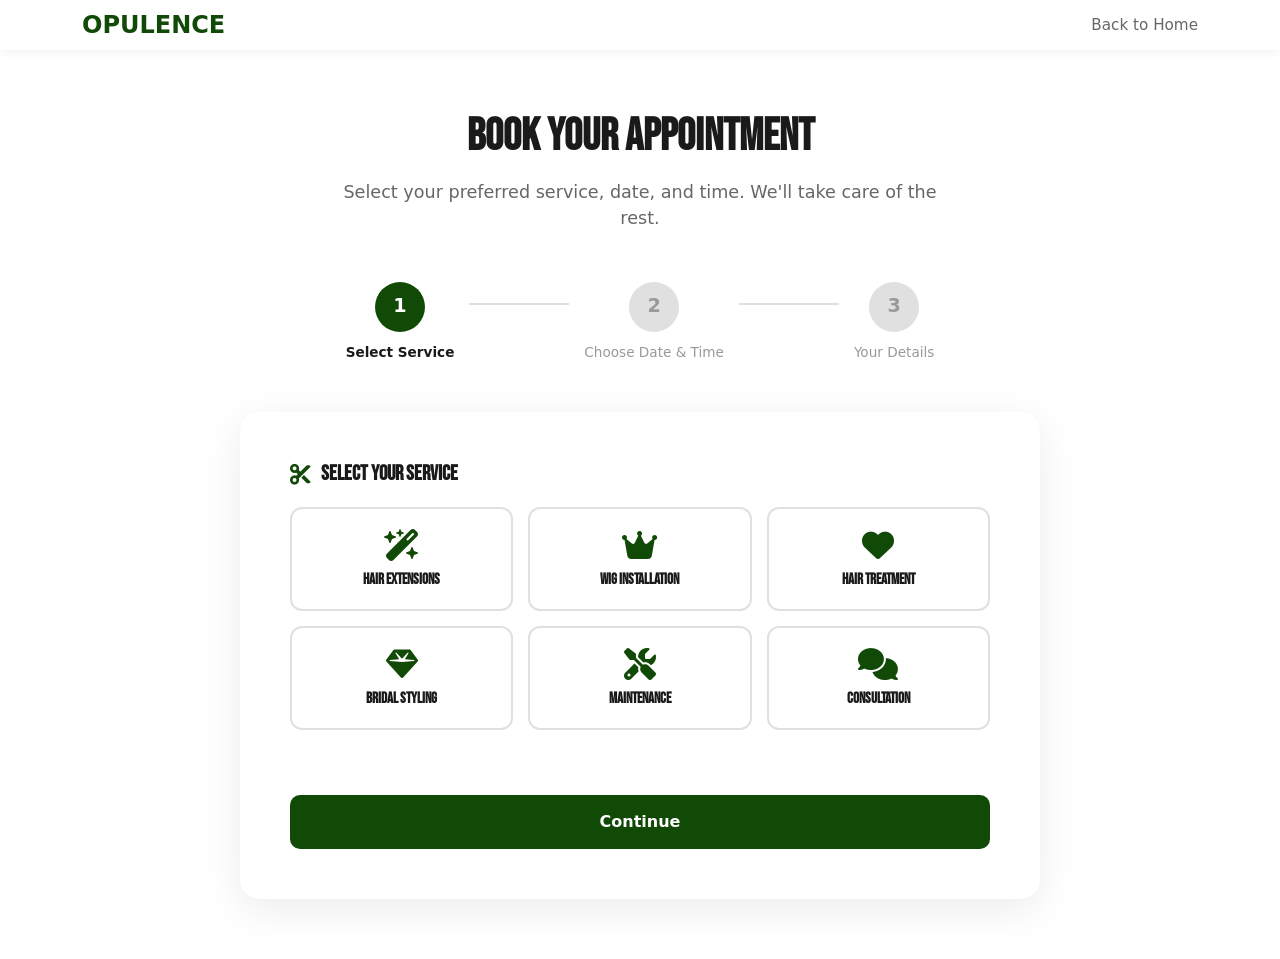
==== booknow.html @ a8ff4388 "okay" ====
<!DOCTYPE html>
<html lang="en">
  <head>
    <meta charset="UTF-8" />
    <meta name="viewport" content="width=device-width, initial-scale=1.0" />
    <title>Book Appointment - Opulence Signature</title>
    <link
      href="https://cdn.jsdelivr.net/npm/bootstrap@5.3.3/dist/css/bootstrap.min.css"
      rel="stylesheet"
    />
    <link
      rel="stylesheet"
      href="https://cdnjs.cloudflare.com/ajax/libs/font-awesome/6.5.1/css/all.min.css"
    />
    <link rel="stylesheet" href="style.css" />
  </head>
  <body>
    <!-- Header -->
    <header class="booking-header">
      <div class="container">
        <div class="d-flex justify-content-between align-items-center">
          <a href="index.html" class="logo">OPULENCE</a>
          <a href="index.html" class="back-link">
            <i class="fa-solid fa-arrow-left"></i> Back to Home
          </a>
        </div>
      </div>
    </header>

    <!-- Booking Section -->
    <section class="booking-section">
      <div class="container">
        <!-- Hero -->
        <div class="booking-hero">
          <h1>Book Your Appointment</h1>
          <p>
            Select your preferred service, date, and time. We'll take care of
            the rest.
          </p>
        </div>

        <!-- Progress Steps -->
        <div class="progress-steps">
          <div class="step active" id="step1-indicator">
            <div class="step-number">1</div>
            <div class="step-label">Select Service</div>
          </div>
          <div class="step-line"></div>
          <div class="step" id="step2-indicator">
            <div class="step-number">2</div>
            <div class="step-label">Choose Date & Time</div>
          </div>
          <div class="step-line"></div>
          <div class="step" id="step3-indicator">
            <div class="step-number">3</div>
            <div class="step-label">Your Details</div>
          </div>
        </div>

        <!-- Booking Form Card -->
        <div class="booking-card">
          <form id="bookingForm">
            <!-- Step 1: Service Selection -->
            <div id="step1" class="form-step">
              <div class="form-section">
                <h3>
                  <i class="fa-solid fa-scissors"></i> Select Your Service
                </h3>
                <div class="service-grid">
                  <div class="service-card" data-service="Hair Extensions">
                    <i class="fa-solid fa-wand-magic-sparkles"></i>
                    <h5>Hair Extensions</h5>
                  </div>
                  <div class="service-card" data-service="Wig Installation">
                    <i class="fa-solid fa-crown"></i>
                    <h5>Wig Installation</h5>
                  </div>
                  <div class="service-card" data-service="Hair Treatment">
                    <i class="fa-solid fa-heart"></i>
                    <h5>Hair Treatment</h5>
                  </div>
                  <div class="service-card" data-service="Bridal Styling">
                    <i class="fa-solid fa-gem"></i>
                    <h5>Bridal Styling</h5>
                  </div>
                  <div class="service-card" data-service="Maintenance">
                    <i class="fa-solid fa-screwdriver-wrench"></i>
                    <h5>Maintenance</h5>
                  </div>
                  <div class="service-card" data-service="Consultation">
                    <i class="fa-solid fa-comments"></i>
                    <h5>Consultation</h5>
                  </div>
                </div>
              </div>
              <button type="button" class="btn-booking" onclick="nextStep(2)">
                Continue
              </button>
            </div>

            <!-- Step 2: Date & Time Selection -->
            <div id="step2" class="form-step" style="display: none">
              <div class="form-section">
                <h3><i class="fa-solid fa-calendar"></i> Choose Date & Time</h3>

                <div class="row mb-3">
                  <div class="col-md-6">
                    <label class="form-label">Preferred Date</label>
                    <input
                      type="date"
                      class="form-control"
                      id="appointmentDate"
                      required
                    />
                  </div>
                  <div class="col-md-6">
                    <label class="form-label">Duration (Estimate)</label>
                    <select class="form-select" id="duration">
                      <option value="1">1 Hour</option>
                      <option value="2">2 Hours</option>
                      <option value="3">3 Hours</option>
                      <option value="4">4+ Hours</option>
                    </select>
                  </div>
                </div>

                <label class="form-label">Select Time Slot</label>
                <div class="time-slots">
                  <div class="time-slot" data-time="9:00 AM">9:00 AM</div>
                  <div class="time-slot" data-time="10:00 AM">10:00 AM</div>
                  <div class="time-slot" data-time="11:00 AM">11:00 AM</div>
                  <div class="time-slot" data-time="12:00 PM">12:00 PM</div>
                  <div class="time-slot" data-time="1:00 PM">
                    1:00 PM
                  </div>
                  <div class="time-slot" data-time="2:00 PM">2:00 PM</div>
                  <div class="time-slot" data-time="3:00 PM">3:00 PM</div>
                  <div class="time-slot" data-time="4:00 PM">4:00 PM</div>
                </div>
              </div>
              <button type="button" class="btn-booking" onclick="nextStep(3)">
                Continue
              </button>
              <button type="button" class="btn-secondary" onclick="prevStep(1)">
                Back
              </button>
            </div>

            <!-- Step 3: Personal Details -->
            <div id="step3" class="form-step" style="display: none">
              <div class="form-section">
                <h3><i class="fa-solid fa-user"></i> Your Information</h3>

                <div class="row mb-3">
                  <div class="col-md-6">
                    <label class="form-label">Full Name</label>
                    <input
                      type="text"
                      class="form-control"
                      placeholder="Enter your name"
                      required
                    />
                  </div>
                  <div class="col-md-6">
                    <label class="form-label">Email Address</label>
                    <input
                      type="email"
                      class="form-control"
                      placeholder="your@email.com"
                      required
                    />
                  </div>
                </div>

                <div class="row mb-3">
                  <div class="col-md-6">
                    <label class="form-label">Phone Number</label>
                    <input
                      type="tel"
                      class="form-control"
                      placeholder="+234 123 456 7890"
                      required
                    />
                  </div>
                  <div class="col-md-6">
                    <label class="form-label">Preferred Contact Method</label>
                    <select class="form-select">
                      <option>WhatsApp</option>
                      <option>Phone Call</option>
                      <option>Email</option>
                    </select>
                  </div>
                </div>

                <label class="form-label"
                  >Special Requests or Notes (Optional)</label
                >
                <textarea
                  class="form-control"
                  placeholder="Any specific requirements or preferences..."
                ></textarea>
              </div>

              <!-- Booking Summary -->
              <div class="booking-summary">
                <h4>Booking Summary</h4>
                <div class="summary-item">
                  <span>Service:</span>
                  <span id="summaryService">-</span>
                </div>
                <div class="summary-item">
                  <span>Date:</span>
                  <span id="summaryDate">-</span>
                </div>
                <div class="summary-item">
                  <span>Time:</span>
                  <span id="summaryTime">-</span>
                </div>
              </div>

              <button type="submit" class="btn-booking">Confirm Booking</button>
              <button type="button" class="btn-secondary" onclick="prevStep(2)">
                Back
              </button>
            </div>

            <!-- Success Message -->
            <div id="successMessage" class="success-message">
              <i class="fa-solid fa-circle-check"></i>
              <h2>Booking Confirmed!</h2>
              <p>
                We've sent a confirmation to your email. We look forward to
                serving you!
              </p>
              <button
                type="button"
                class="btn-booking mt-4"
                onclick="window.location.href='index.html'"
              >
                Back to Home
              </button>
            </div>
          </form>
        </div>
      </div>
    </section>

    <script>
      let selectedService = "";
      let selectedTime = "";

      // Service Selection
      document.querySelectorAll(".service-card").forEach((card) => {
        card.addEventListener("click", function () {
          document
            .querySelectorAll(".service-card")
            .forEach((c) => c.classList.remove("selected"));
          this.classList.add("selected");
          selectedService = this.dataset.service;
          document.getElementById("summaryService").textContent =
            selectedService;
        });
      });

      // Time Slot Selection
      document.querySelectorAll(".time-slot").forEach((slot) => {
        slot.addEventListener("click", function () {
          if (!this.classList.contains("unavailable")) {
            document
              .querySelectorAll(".time-slot")
              .forEach((s) => s.classList.remove("selected"));
            this.classList.add("selected");
            selectedTime = this.dataset.time;
            document.getElementById("summaryTime").textContent = selectedTime;
          }
        });
      });

      // Date Selection
      document
        .getElementById("appointmentDate")
        .addEventListener("change", function () {
          const date = new Date(this.value);
          const options = {
            weekday: "long",
            year: "numeric",
            month: "long",
            day: "numeric",
          };
          document.getElementById("summaryDate").textContent =
            date.toLocaleDateString("en-US", options);
        });

      // Set minimum date to today
      const today = new Date().toISOString().split("T")[0];
      document.getElementById("appointmentDate").setAttribute("min", today);

      // Step Navigation
      function nextStep(step) {
        if (step === 2 && !selectedService) {
          alert("Please select a service first");
          return;
        }
        if (step === 3) {
          const date = document.getElementById("appointmentDate").value;
          if (!date || !selectedTime) {
            alert("Please select both date and time");
            return;
          }
        }

        document
          .querySelectorAll(".form-step")
          .forEach((s) => (s.style.display = "none"));
        document.getElementById("step" + step).style.display = "block";

        updateProgressSteps(step);
      }

      function prevStep(step) {
        document
          .querySelectorAll(".form-step")
          .forEach((s) => (s.style.display = "none"));
        document.getElementById("step" + step).style.display = "block";
        updateProgressSteps(step);
      }

      function updateProgressSteps(currentStep) {
        for (let i = 1; i <= 3; i++) {
          const stepIndicator = document.getElementById(
            "step" + i + "-indicator"
          );
          stepIndicator.classList.remove("active", "completed");

          if (i < currentStep) {
            stepIndicator.classList.add("completed");
          } else if (i === currentStep) {
            stepIndicator.classList.add("active");
          }
        }
      }

      document
        .getElementById("bookingForm")
        .addEventListener("submit", function (e) {
          e.preventDefault();

          document
            .querySelectorAll(".form-step")
            .forEach((s) => (s.style.display = "none"));
          document.getElementById("successMessage").style.display = "block";

          updateProgressSteps(3);
          document.getElementById("step3-indicator").classList.add("completed");
        });
    </script>
    <script src="https://cdn.jsdelivr.net/npm/bootstrap@5.3.3/dist/js/bootstrap.bundle.min.js"></script>
  </body>
</html>
---- style.css ----
@import url("https://fonts.googleapis.com/css2?family=Bebas+Neue&display=swap");

* {
  margin: 0;
  padding: 0;
  box-sizing: border-box;
}

html {
  scroll-behavior: smooth;
}

h1,
h2,
h3,
h4,
h5,
h6 {
  font-family: "Bebas Neue", sans-serif;
}

a {
  text-decoration: none;
}
.navbar-brand {
  letter-spacing: 1px;
  font-size: 1.4rem;
  color: #114906;
}

.nav-link {
  text-transform: uppercase;
  font-size: 13px;
  color: #114906;
  font-weight: 500;
}

.nav-link:hover,
.nav-link:focus {
  color: black !important;
}

header {
  background: #114906;
  height: 50px;
  display: flex;
  align-items: center;
}
.line {
  height: 1px;
  background: white;
}
.navbar {
  /* background: #114906; */
  background: #eaeaea;
  height: 80px;
  /* box-shadow: rgba(0, 0, 0, 0.24) 0px 3px 8px; */
}
.hero-section {
  background: white;
  color: black;
  height: calc(100vh - 120px);
}
header i {
  color: white;
}
.calendar-head {
  display: flex;
  align-items: center;
  gap: 10px;
}
.calendar-head span {
  font-size: 13px;
}
.calendar-head i {
  font-size: 17px;
}
.socials a {
  font-size: 14px;
  color: white;
}
.socials {
  display: flex;
  gap: 10px;
}
.header-row {
  display: flex;
  justify-content: space-between;
  align-items: center;
}
.btn-contact {
  background: #114906;
  color: white;
  font-size: 13px;
  padding: 7px 20px;
  border-radius: 5px;
  font-weight: 600;
}
.hair-img {
  background: url("images/hero.webp");
  height: calc(100vh - 120px);
  position: absolute;
  right: 0;
  background-size: cover;
  border-bottom-left-radius: 10px;
}
.luxury {
  display: flex;
  flex-direction: column;
  justify-content: center;
  height: calc(100vh - 120px);
}
.luxury h1 {
  font-size: 5rem;
  margin-bottom: 20px;
  font-weight: 900;
  font-family: "Bebas Neue", sans-serif;
  font-style: normal;
  color: #114906;
}

.luxury p {
  font-size: 1.2rem;
  margin-bottom: 20px;
}
.luxury button {
  margin-right: 10px;
}
.btn-shop {
  background: #114906;
  color: white;
}
.btn-book {
  background: #114906;
  color: white;
  width: 30%;
  margin-top: 30px;
}

.btn-book:hover {
  background: white;
  color: black;
  transition: all 0.5s ease;
  border: 1px solid black;
}

.below-hero {
  padding: 100px 0;
  position: relative;
  background: #eaeaea;
  margin-top: 20px;
}

.below-img {
  display: flex;
  gap: 10px;
  width: 50%;
  align-items: flex-end;
}

.below-img > :nth-child(1) {
  width: 50%;
  border-top-left-radius: 150px;
  border-top-right-radius: 150px;
  height: 50vh;
  object-fit: cover;
}

.below-img > :nth-child(2) {
  width: 50%;
  border-radius: 5px;
  height: 80vh;
  border-top-left-radius: 150px;
  border-top-right-radius: 150px;
  border-bottom-right-radius: 150px;
}
.below-text {
  display: flex;
  flex-direction: column;
  justify-content: center;
  margin: auto;
}

.below-text span {
  font-weight: 200;
  color: #114906;
}

.btn-learn:hover {
  background: gray;
  color: white;
  transition: 0.5s;
}
.btn-learn {
  background: #114906;
  color: white;
  border: none;
  border-radius: 5px;
  cursor: pointer;
  margin-top: 30px;
  width: 30%;
  font-size: 14px;
}
.round {
  animation: spin 10s linear infinite;
  font-weight: 700;
  font-size: 25px;
}

@keyframes spin {
  from {
    transform: rotate(0deg);
  }
  to {
    transform: rotate(360deg);
  }
}

/* .round-text {
  position: absolute;
  width: 150px;
  height: 150px;
}

.round-text span {
  position: absolute;
  left: 75%;
  top: 50px;
  transform-origin: 0 70px;
  font-size: 15px;
  transform: rotate(calc(var(--i) * 19deg));
  font-weight: 800;
} */

.round-text {
  position: absolute;
  top: 25%;
  left: 17%;
  width: 200px;
  height: 200px;
  transform: translate(-50%, -50%);
  animation: spin 10s linear infinite;
}

.round-text span {
  position: absolute;
  top: 50%;
  left: 50%;
  transform: rotate(calc(var(--i) * 19deg)) translate(80px)
    rotate(calc(var(--i) * -19deg));
  font-size: 15px;
  letter-spacing: 2px;
  font-weight: 800;
  color: #114906;
}

@keyframes spin {
  from {
    transform: translate(-50%, -50%) rotate(0deg);
  }
  to {
    transform: translate(-50%, -50%) rotate(360deg);
  }
}

.service {
  padding-bottom: 70px;
  height: 100%;
}

.service-text {
  text-align: center;
}

.service-text h1 {
  color: #114906;
  padding-top: 50px;
}

.service-text p {
  color: #000000;
  width: 70%;
  margin: auto;
}

.serviceCard {
  background: #114906;
  border-radius: 20px;
  padding: 15px;
  color: white;
  height: 100%;
  display: flex;
  flex-direction: column;
  overflow: hidden;
}

.servicerow .col-md-4 {
  margin-top: 25px !important;
}

.cardBody {
  display: flex;
  flex-direction: column;
  justify-content: space-between;
  flex-grow: 1;
  padding: 20px 20px 10px 20px;
}

.cardBody p {
  font-size: 15px;
  padding: 10px 0;
  flex-grow: 1;
}

.cardBody button {
  background: white;
  color: #114906;
  font-size: 14px;
  align-self: flex-start;
  transition: 0.3s ease;
  font-weight: 600;
}

.cardBody button:hover {
  background: white;
  color: #114906;
  opacity: 0.9;
}

.card-img-top {
  height: 200px;
  border-radius: 10px;
  object-fit: cover;
}

.faq-section-head-text p {
  font-size: 14px !important;
  width: 35%;
  display: flex;
  margin: auto;
}

.faq-section-head-text {
  text-align: center;
  margin-top: 20px;
}

.faq-section-head-text h2 {
  color: #111111;
  font-weight: 600;
  font-size: 27px;
  margin-top: 20px;
}

.accordion-body {
  font-size: 14px;
}

.accordion-header button {
  font-size: 14px;
}

.faq-here {
  font-size: 15px;
  font-weight: 600;
  padding-top: 30px;
}

.faq-here span a {
  color: #126b02 !important;
  text-decoration: underline;
  padding-left: 3px;
}

.accordion-item {
  border-top: none !important;
  border-right: none !important;
  border-left: none !important;
  border-left: none !important;
  outline: 0 !important;
  background: transparent !important;
}

.accordion-button:focus {
  border: none !important;
  box-shadow: none !important;
  background: white !important;
}

.accordion-button {
  border: none !important;
  box-shadow: none !important;
  background: white !important;
  padding-top: 0 !important;
  font-size: 16px !important;
  font-weight: 600 !important;
  color: black !important;
}

.accordion-header {
  display: flex;
  background: #e6fce1;
  height: 100%;
  width: 100%;
  margin: auto;
  justify-content: center;
  align-items: center;
}

.accordion {
  width: 70%;
  margin: auto;
  margin-top: 50px;
  margin-bottom: 50px;
}

/* Contact Section */
.contact-section {
  padding: 80px 0;
  background: linear-gradient(135deg, #f5f5f5 0%, #ffffff 100%);
}

.contact-text {
  text-align: center;
  margin-bottom: 50px;
}

.contact-text h1 {
  font-size: 2.5rem;
  font-weight: 700;
  color: #114906;
  margin-bottom: 15px;
}

.contact-text p {
  font-size: 15px;
  color: #666;
  max-width: 700px;
  margin: 0 auto;
}

.contact-info {
  background: white;
  padding: 40px;
  border-radius: 15px;
  box-shadow: 0 5px 20px rgba(0, 0, 0, 0.08);
  height: 100%;
}

.contact-item {
  display: flex;
  align-items: flex-start;
  gap: 20px;
  margin-bottom: 30px;
}

.contact-item:last-child {
  margin-bottom: 0;
}

.contact-icon {
  width: 50px;
  height: 50px;
  background: #114906;
  border-radius: 12px;
  display: flex;
  align-items: center;
  justify-content: center;
  flex-shrink: 0;
}

.contact-icon i {
  color: white;
  font-size: 20px;
}

.contact-details h5 {
  font-size: 1.1rem;
  font-weight: 600;
  color: #1a1a1a;
  margin-bottom: 8px;
}

.contact-details p {
  color: #666;
  margin: 0;
  font-size: 0.95rem;
}

.contact-details a {
  color: #666;
  text-decoration: none;
  transition: color 0.3s;
}

.contact-details a:hover {
  background: #114906;
  color: white;
}

.contact-form {
  background: white;
  padding: 40px;
  border-radius: 15px;
  box-shadow: 0 5px 20px rgba(0, 0, 0, 0.08);
  height: 100%;
}

.contact-form .form-control,
.contact-form .form-select {
  border: 1px solid #e0e0e0;
  padding: 12px 15px;
  border-radius: 8px;
  margin-bottom: 20px;
  font-size: 0.95rem;
}

.contact-form .form-control:focus,
.contact-form .form-select:focus {
  background: #fff;
  box-shadow: 0 0 0 0.2rem rgba(212, 165, 116, 0.15);
}

.contact-form textarea.form-control {
  min-height: 120px;
  resize: vertical;
}

.btn-submit {
  background: #114906;
  color: white;
  padding: 12px 40px;
  border: none;
  border-radius: 8px;
  font-weight: 600;
  font-size: 1rem;
  width: 100%;
  transition:
    transform 0.3s,
    box-shadow 0.3s;
}

.btn-submit:hover {
  transform: translateY(-2px);
  box-shadow: 0 5px 15px rgba(212, 165, 116, 0.3);
}

.social-links {
  display: flex;
  gap: 15px;
  margin-top: 25px;
}

.social-link {
  width: 40px;
  height: 40px;
  background: #f5f5f5;
  border-radius: 8px;
  display: flex;
  align-items: center;
  justify-content: center;
  color: #666;
  text-decoration: none;
  transition: all 0.3s;
}

.social-link:hover {
  background: #114906;
  color: white;
  transform: translateY(-3px);
}

/* Footer */
.footer {
  background: #114906;
  color: #fff;
  padding: 60px 0 0;
}

.footer-content {
  padding-bottom: 40px;
  border-bottom: 1px solid #333;
}

.footer-logo {
  font-size: 1.8rem;
  font-weight: 700;
  color: #fff;
  margin-bottom: 20px;
  display: block;
}

.footer-description {
  color: #fff;
  line-height: 1.8;
  margin-bottom: 25px;
}

.footer h5 {
  color: white;
  font-size: 1.1rem;
  font-weight: 600;
  margin-bottom: 20px;
}

.footer-links {
  list-style: none;
  padding: 0;
  margin: 0;
}

.footer-links li {
  margin-bottom: 12px;
}

.footer-links a {
  color: #fff;
  text-decoration: none;
  transition: color 0.3s;
  font-size: 0.95rem;
}

.footer-links a:hover {
  color: #999;
}

.footer-bottom {
  padding: 25px 0;
  text-align: center;
}

.footer-bottom p {
  margin: 0;
  font-size: 0.9rem;
  color: #fff;
}

.footer-socials {
  display: flex;
  gap: 12px;
  margin-top: 20px;
}

.footer-social-link {
  width: 38px;
  height: 38px;
  background: #fff;
  border-radius: 8px;
  display: flex;
  align-items: center;
  justify-content: center;
  color: #114906;
  text-decoration: none;
  transition: all 0.3s;
}

.footer-social-link:hover {
  background: #114906;
  color: white;
}

@media (max-width: 768px) {
  .contact-text h1 {
    font-size: 2rem;
  }

  .contact-info,
  .contact-form {
    padding: 30px 20px;
  }

  .footer {
    text-align: center;
  }

  .footer-socials {
    justify-content: center;
  }
}

/* BOOKING */
.booking-header {
  background: white;
  padding: 20px 0;
  box-shadow: 0 2px 10px rgba(0, 0, 0, 0.05);
  position: sticky;
  top: 0;
  z-index: 1000;
}

.logo {
  font-size: 1.5rem;
  font-weight: 700;
  color: #114906;
  text-decoration: none;
}

.back-link {
  color: #666;
  text-decoration: none;
  font-size: 0.95rem;
  transition: color 0.3s;
}

.back-link:hover {
  color: #114906;
}

.back-link i {
  margin-right: 8px;
}

/* Booking Section */
.booking-section {
  padding: 60px 0;
}

.booking-hero {
  text-align: center;
  margin-bottom: 50px;
}

.booking-hero h1 {
  font-size: 2.8rem;
  font-weight: 700;
  color: #1a1a1a;
  margin-bottom: 15px;
}

.booking-hero p {
  font-size: 1.1rem;
  color: #666;
  max-width: 600px;
  margin: 0 auto;
}

/* Progress Steps */
.progress-steps {
  display: flex;
  justify-content: center;
  align-items: center;
  margin-bottom: 50px;
  padding: 0 20px;
}

.step {
  display: flex;
  flex-direction: column;
  align-items: center;
  position: relative;
}

.step-number {
  width: 50px;
  height: 50px;
  border-radius: 50%;
  background: #e0e0e0;
  color: #999;
  display: flex;
  align-items: center;
  justify-content: center;
  font-weight: 700;
  font-size: 1.2rem;
  margin-bottom: 10px;
  transition: all 0.3s;
}

.step.active .step-number {
  background: #114906;
  color: white;
}

.step.completed .step-number {
  background: #4caf50;
  color: white;
}

.step-label {
  font-size: 0.85rem;
  color: #999;
  text-align: center;
}

.step.active .step-label {
  color: #1a1a1a;
  font-weight: 600;
}

.step-line {
  width: 100px;
  height: 2px;
  background: #e0e0e0;
  margin: 0 15px;
  margin-bottom: 35px;
}

/* Booking Form */
.booking-card {
  background: white;
  border-radius: 20px;
  padding: 50px;
  box-shadow: 0 10px 40px rgba(0, 0, 0, 0.08);
  max-width: 800px;
  margin: 0 auto;
}

.form-section {
  margin-bottom: 35px;
}

.form-section h3 {
  font-size: 1.3rem;
  font-weight: 600;
  color: #1a1a1a;
  margin-bottom: 20px;
  display: flex;
  align-items: center;
  gap: 10px;
}

.form-section h3 i {
  color: #114906;
}

.form-control,
.form-select {
  border: 2px solid #e0e0e0;
  padding: 14px 18px;
  border-radius: 10px;
  font-size: 0.95rem;
  transition: all 0.3s;
}

.form-control:focus,
.form-select:focus {
  border-color: #114906;
  box-shadow: 0 0 0 0.2rem rgba(212, 165, 116, 0.15);
}

.form-label {
  font-weight: 500;
  color: #333;
  margin-bottom: 8px;
}

textarea.form-control {
  min-height: 120px;
  resize: vertical;
}

/* Service Cards */
.service-grid {
  display: grid;
  grid-template-columns: repeat(auto-fit, minmax(200px, 1fr));
  gap: 15px;
  margin-bottom: 20px;
}

.service-card {
  border: 2px solid #e0e0e0;
  border-radius: 12px;
  padding: 20px;
  text-align: center;
  cursor: pointer;
  transition: all 0.3s;
}

.service-card:hover {
  border-color: #114906;
  transform: translateY(-3px);
}

.service-card.selected {
  border-color: #114906;
  background: linear-gradient(135deg, #fef9f3 0%, #fff 100%);
}

.service-card i {
  font-size: 2rem;
  color: #114906;
  margin-bottom: 10px;
}

.service-card h5 {
  font-size: 0.95rem;
  font-weight: 600;
  color: #1a1a1a;
  margin: 0;
}

/* Time Slots */
.time-slots {
  display: grid;
  grid-template-columns: repeat(auto-fill, minmax(120px, 1fr));
  gap: 10px;
}

.time-slot {
  border: 2px solid #e0e0e0;
  border-radius: 8px;
  padding: 12px;
  text-align: center;
  cursor: pointer;
  transition: all 0.3s;
  font-weight: 500;
}

.time-slot:hover {
  border-color: #114906;
}

.time-slot.selected {
  border-color: #114906;
  background: #114906;
  color: white;
}

.time-slot.unavailable {
  opacity: 0.4;
  cursor: not-allowed;
  background: #f5f5f5;
}

/* Buttons */
.btn-booking {
  background: #114906;
  color: white;
  padding: 15px 50px;
  border: none;
  border-radius: 10px;
  font-weight: 600;
  font-size: 1rem;
  width: 100%;
  transition: all 0.3s;
  margin-top: 30px;
}

.btn-booking:hover {
  transform: translateY(-2px);
  box-shadow: 0 8px 20px rgba(212, 165, 116, 0.3);
}

.btn-secondary {
  background: #f5f5f5;
  color: #666;
  padding: 15px 50px;
  border: none;
  border-radius: 10px;
  font-weight: 600;
  font-size: 1rem;
  width: 100%;
  transition: all 0.3s;
  margin-top: 10px;
}

.btn-secondary:hover {
  background: #e0e0e0;
}

/* Summary Box */
.booking-summary {
  background: #f9f9f9;
  border-radius: 12px;
  padding: 25px;
  margin-top: 30px;
}

.booking-summary h4 {
  font-size: 1.1rem;
  font-weight: 600;
  color: #1a1a1a;
  margin-bottom: 15px;
}

.summary-item {
  display: flex;
  justify-content: space-between;
  padding: 10px 0;
  border-bottom: 1px solid #e0e0e0;
}

.summary-item:last-child {
  border-bottom: none;
  font-weight: 600;
  color: #114906;
}

/* Success Message */
.success-message {
  display: none;
  text-align: center;
  padding: 40px;
}

.success-message i {
  font-size: 4rem;
  color: #4caf50;
  margin-bottom: 20px;
}

.success-message h2 {
  font-size: 2rem;
  font-weight: 700;
  color: #1a1a1a;
  margin-bottom: 15px;
}

.success-message p {
  color: #666;
  font-size: 1.1rem;
}

@media (max-width: 768px) {
  .booking-hero h1 {
    font-size: 2rem;
  }

  .booking-card {
    padding: 30px 20px;
  }

  .progress-steps {
    flex-wrap: wrap;
    gap: 20px;
  }

  .step-line {
    display: none;
  }

  .service-grid {
    grid-template-columns: 1fr;
  }
  .navbar-nav {
    background: #114906;
    padding: 0 12px;
    margin-top: 10px;
    border-radius: 5px;
  }

  .nav-link {
    color: white;
  }

  .hair-img {
    display: none;
  }

  .btn-book {
    width: 80%;
    padding: 10px 0;
  }

  .below-img > :nth-child(1) {
    width: 100%;
    height: 40vh;
  }

  .below-img > :nth-child(2) {
    width: 100%;
    height: 60vh;
  }

  .below-img {
    margin-bottom: 30px;
  }

  .round-text {
    position: absolute;
    top: 15%;
    left: 25%;
  }

  .round-text span {
    position: absolute;
    top: 50%;
    left: 50%;
  }
  .service-text p {
    width: 100%;
    font-size: 12px;
  }
  .accordion {
    width: 100%;
    margin: auto;
    margin-top: 50px;
    margin-bottom: 50px;
  }

  .progress-steps {
    display: flex;
    justify-content: center;
    align-items: center;
    margin-bottom: 50px;
    padding: 0;
  }
}
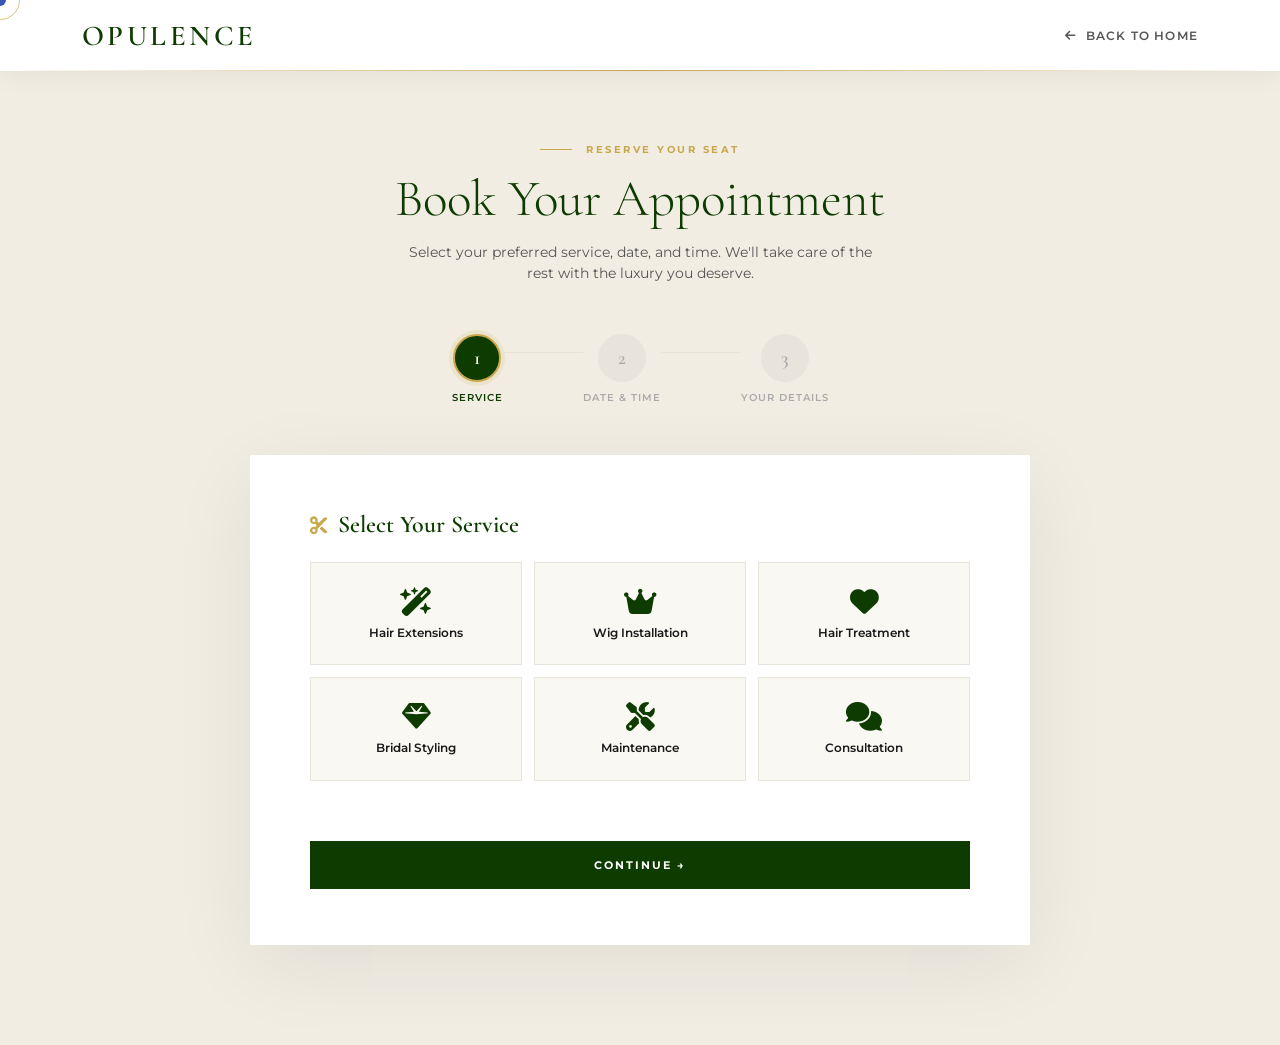
==== commit f79eaf9b: "jhjh" ====
--- a/booknow.html
+++ b/booknow.html
@@ -1,9 +1,9 @@
-<!DOCTYPE html>
+<!doctype html>
 <html lang="en">
   <head>
     <meta charset="UTF-8" />
     <meta name="viewport" content="width=device-width, initial-scale=1.0" />
-    <title>Book Appointment - Opulence Signature</title>
+    <title>Book Appointment — Opulence Signature</title>
     <link
       href="https://cdn.jsdelivr.net/npm/bootstrap@5.3.3/dist/css/bootstrap.min.css"
       rel="stylesheet"
@@ -14,7 +14,11 @@
     />
     <link rel="stylesheet" href="style.css" />
   </head>
-  <body>
+  <body class="booking-body">
+    <!-- Custom Cursor -->
+    <div class="cursor" id="cursor"></div>
+    <div class="cursor-ring" id="cursorRing"></div>
+
     <!-- Header -->
     <header class="booking-header">
       <div class="container">
@@ -30,12 +34,18 @@
     <!-- Booking Section -->
     <section class="booking-section">
       <div class="container">
-        <!-- Hero -->
         <div class="booking-hero">
+          <div
+            class="section-eyebrow"
+            style="justify-content: center; margin-bottom: 12px"
+          >
+            <div class="section-eyebrow-line"></div>
+            <span>Reserve Your Seat</span>
+          </div>
           <h1>Book Your Appointment</h1>
           <p>
             Select your preferred service, date, and time. We'll take care of
-            the rest.
+            the rest with the luxury you deserve.
           </p>
         </div>
 
@@ -43,14 +53,14 @@
         <div class="progress-steps">
           <div class="step active" id="step1-indicator">
             <div class="step-number">1</div>
-            <div class="step-label">Select Service</div>
+            <div class="step-label">Service</div>
           </div>
-          <div class="step-line"></div>
+          <div class="step-line" id="line1"></div>
           <div class="step" id="step2-indicator">
             <div class="step-number">2</div>
-            <div class="step-label">Choose Date & Time</div>
+            <div class="step-label">Date & Time</div>
           </div>
-          <div class="step-line"></div>
+          <div class="step-line" id="line2"></div>
           <div class="step" id="step3-indicator">
             <div class="step-number">3</div>
             <div class="step-label">Your Details</div>
@@ -60,8 +70,12 @@
         <!-- Booking Form Card -->
         <div class="booking-card">
           <form id="bookingForm">
-            <!-- Step 1: Service Selection -->
-            <div id="step1" class="form-step">
+            <!-- Step 1 -->
+            <div
+              id="step1"
+              class="form-step"
+              style="animation: fadeUp 0.5s ease both"
+            >
               <div class="form-section">
                 <h3>
                   <i class="fa-solid fa-scissors"></i> Select Your Service
@@ -94,16 +108,17 @@
                 </div>
               </div>
               <button type="button" class="btn-booking" onclick="nextStep(2)">
-                Continue
+                Continue →
               </button>
             </div>
 
-            <!-- Step 2: Date & Time Selection -->
+            <!-- Step 2 -->
             <div id="step2" class="form-step" style="display: none">
               <div class="form-section">
-                <h3><i class="fa-solid fa-calendar"></i> Choose Date & Time</h3>
-
-                <div class="row mb-3">
+                <h3>
+                  <i class="fa-solid fa-calendar-days"></i> Choose Date & Time
+                </h3>
+                <div class="row mb-4 g-3">
                   <div class="col-md-6">
                     <label class="form-label">Preferred Date</label>
                     <input
@@ -114,7 +129,7 @@
                     />
                   </div>
                   <div class="col-md-6">
-                    <label class="form-label">Duration (Estimate)</label>
+                    <label class="form-label">Estimated Duration</label>
                     <select class="form-select" id="duration">
                       <option value="1">1 Hour</option>
                       <option value="2">2 Hours</option>
@@ -130,34 +145,31 @@
                   <div class="time-slot" data-time="10:00 AM">10:00 AM</div>
                   <div class="time-slot" data-time="11:00 AM">11:00 AM</div>
                   <div class="time-slot" data-time="12:00 PM">12:00 PM</div>
-                  <div class="time-slot" data-time="1:00 PM">
-                    1:00 PM
-                  </div>
+                  <div class="time-slot" data-time="1:00 PM">1:00 PM</div>
                   <div class="time-slot" data-time="2:00 PM">2:00 PM</div>
                   <div class="time-slot" data-time="3:00 PM">3:00 PM</div>
                   <div class="time-slot" data-time="4:00 PM">4:00 PM</div>
                 </div>
               </div>
               <button type="button" class="btn-booking" onclick="nextStep(3)">
-                Continue
+                Continue →
               </button>
               <button type="button" class="btn-secondary" onclick="prevStep(1)">
-                Back
+                ← Back
               </button>
             </div>
 
-            <!-- Step 3: Personal Details -->
+            <!-- Step 3 -->
             <div id="step3" class="form-step" style="display: none">
               <div class="form-section">
                 <h3><i class="fa-solid fa-user"></i> Your Information</h3>
-
-                <div class="row mb-3">
+                <div class="row g-3 mb-0">
                   <div class="col-md-6">
                     <label class="form-label">Full Name</label>
                     <input
                       type="text"
                       class="form-control"
-                      placeholder="Enter your name"
+                      placeholder="Your full name"
                       required
                     />
                   </div>
@@ -170,9 +182,6 @@
                       required
                     />
                   </div>
-                </div>
-
-                <div class="row mb-3">
                   <div class="col-md-6">
                     <label class="form-label">Phone Number</label>
                     <input
@@ -183,61 +192,89 @@
                     />
                   </div>
                   <div class="col-md-6">
-                    <label class="form-label">Preferred Contact Method</label>
+                    <label class="form-label">Preferred Contact</label>
                     <select class="form-select">
                       <option>WhatsApp</option>
                       <option>Phone Call</option>
                       <option>Email</option>
                     </select>
                   </div>
-                </div>
-
-                <label class="form-label"
-                  >Special Requests or Notes (Optional)</label
-                >
-                <textarea
-                  class="form-control"
-                  placeholder="Any specific requirements or preferences..."
-                ></textarea>
+                  <div class="col-12">
+                    <label class="form-label"
+                      >Special Requests
+                      <span
+                        style="
+                          font-weight: 400;
+                          text-transform: none;
+                          letter-spacing: 0;
+                        "
+                        >(Optional)</span
+                      ></label
+                    >
+                    <textarea
+                      class="form-control"
+                      style="min-height: 110px; resize: none"
+                      placeholder="Any specific requirements or preferences..."
+                    ></textarea>
+                  </div>
+                </div>
               </div>
 
               <!-- Booking Summary -->
               <div class="booking-summary">
-                <h4>Booking Summary</h4>
+                <h4>
+                  <i
+                    class="fa-solid fa-list-check"
+                    style="
+                      color: var(--gold);
+                      margin-right: 8px;
+                      font-size: 1rem;
+                    "
+                  ></i
+                  >Booking Summary
+                </h4>
                 <div class="summary-item">
-                  <span>Service:</span>
-                  <span id="summaryService">-</span>
+                  <span>Service</span>
+                  <span id="summaryService">—</span>
                 </div>
                 <div class="summary-item">
-                  <span>Date:</span>
-                  <span id="summaryDate">-</span>
+                  <span>Date</span>
+                  <span id="summaryDate">—</span>
                 </div>
                 <div class="summary-item">
-                  <span>Time:</span>
-                  <span id="summaryTime">-</span>
+                  <span>Time</span>
+                  <span id="summaryTime">—</span>
                 </div>
               </div>
 
-              <button type="submit" class="btn-booking">Confirm Booking</button>
+              <button type="submit" class="btn-booking">
+                Confirm Booking ✦
+              </button>
               <button type="button" class="btn-secondary" onclick="prevStep(2)">
-                Back
+                ← Back
               </button>
             </div>
 
-            <!-- Success Message -->
+            <!-- Success -->
             <div id="successMessage" class="success-message">
-              <i class="fa-solid fa-circle-check"></i>
+              <div class="success-icon-wrap">
+                <i class="fa-solid fa-check"></i>
+              </div>
               <h2>Booking Confirmed!</h2>
+              <p style="margin-bottom: 8px">
+                We've received your appointment request.
+              </p>
               <p>
-                We've sent a confirmation to your email. We look forward to
-                serving you!
+                A confirmation will be sent to your contact. We look forward to
+                serving you with the luxury of Opulence.
               </p>
               <button
                 type="button"
-                class="btn-booking mt-4"
-                onclick="window.location.href='index.html'"
+                class="btn-booking"
+                style="max-width: 300px; margin: 32px auto 0"
+                onclick="window.location.href = 'index.html'"
               >
-                Back to Home
+                Return to Home
               </button>
             </div>
           </form>
@@ -245,11 +282,46 @@
       </div>
     </section>
 
+    <script src="https://cdn.jsdelivr.net/npm/bootstrap@5.3.3/dist/js/bootstrap.bundle.min.js"></script>
     <script>
+      // ===== CURSOR =====
+      const cursor = document.getElementById("cursor");
+      const cursorRing = document.getElementById("cursorRing");
+      let mouseX = 0,
+        mouseY = 0,
+        ringX = 0,
+        ringY = 0;
+      document.addEventListener("mousemove", (e) => {
+        mouseX = e.clientX;
+        mouseY = e.clientY;
+        cursor.style.left = mouseX + "px";
+        cursor.style.top = mouseY + "px";
+      });
+      function animateRing() {
+        ringX += (mouseX - ringX) * 0.12;
+        ringY += (mouseY - ringY) * 0.12;
+        cursorRing.style.left = ringX + "px";
+        cursorRing.style.top = ringY + "px";
+        requestAnimationFrame(animateRing);
+      }
+      animateRing();
+      document
+        .querySelectorAll("a, button, .service-card, .time-slot")
+        .forEach((el) => {
+          el.addEventListener("mouseenter", () => {
+            cursor.classList.add("hovered");
+            cursorRing.classList.add("hovered");
+          });
+          el.addEventListener("mouseleave", () => {
+            cursor.classList.remove("hovered");
+            cursorRing.classList.remove("hovered");
+          });
+        });
+
+      // ===== BOOKING LOGIC =====
       let selectedService = "";
       let selectedTime = "";
 
-      // Service Selection
       document.querySelectorAll(".service-card").forEach((card) => {
         card.addEventListener("click", function () {
           document
@@ -262,7 +334,6 @@
         });
       });
 
-      // Time Slot Selection
       document.querySelectorAll(".time-slot").forEach((slot) => {
         slot.addEventListener("click", function () {
           if (!this.classList.contains("unavailable")) {
@@ -276,11 +347,10 @@
         });
       });
 
-      // Date Selection
       document
         .getElementById("appointmentDate")
         .addEventListener("change", function () {
-          const date = new Date(this.value);
+          const date = new Date(this.value + "T00:00:00");
           const options = {
             weekday: "long",
             year: "numeric",
@@ -291,69 +361,128 @@
             date.toLocaleDateString("en-US", options);
         });
 
-      // Set minimum date to today
       const today = new Date().toISOString().split("T")[0];
       document.getElementById("appointmentDate").setAttribute("min", today);
 
-      // Step Navigation
       function nextStep(step) {
         if (step === 2 && !selectedService) {
-          alert("Please select a service first");
+          shakeCard();
           return;
         }
         if (step === 3) {
           const date = document.getElementById("appointmentDate").value;
           if (!date || !selectedTime) {
-            alert("Please select both date and time");
+            shakeCard();
             return;
           }
         }
-
-        document
-          .querySelectorAll(".form-step")
-          .forEach((s) => (s.style.display = "none"));
-        document.getElementById("step" + step).style.display = "block";
-
+        const current = document.querySelector(
+          '.form-step:not([style*="none"])',
+        );
+        if (current) {
+          current.style.animation = "slideOut 0.3s ease forwards";
+          setTimeout(() => {
+            current.style.display = "none";
+            current.style.animation = "";
+            const next = document.getElementById("step" + step);
+            next.style.display = "block";
+            next.style.animation = "fadeUp 0.4s ease both";
+          }, 280);
+        }
         updateProgressSteps(step);
       }
 
       function prevStep(step) {
-        document
-          .querySelectorAll(".form-step")
-          .forEach((s) => (s.style.display = "none"));
-        document.getElementById("step" + step).style.display = "block";
+        const current = document.querySelector(
+          '.form-step:not([style*="none"])',
+        );
+        if (current) {
+          current.style.animation = "slideOut 0.3s ease forwards";
+          setTimeout(() => {
+            current.style.display = "none";
+            current.style.animation = "";
+            const prev = document.getElementById("step" + step);
+            prev.style.display = "block";
+            prev.style.animation = "fadeUp 0.4s ease both";
+          }, 280);
+        }
         updateProgressSteps(step);
       }
 
       function updateProgressSteps(currentStep) {
         for (let i = 1; i <= 3; i++) {
-          const stepIndicator = document.getElementById(
-            "step" + i + "-indicator"
-          );
-          stepIndicator.classList.remove("active", "completed");
-
-          if (i < currentStep) {
-            stepIndicator.classList.add("completed");
-          } else if (i === currentStep) {
-            stepIndicator.classList.add("active");
-          }
-        }
+          const ind = document.getElementById("step" + i + "-indicator");
+          ind.classList.remove("active", "completed");
+          if (i < currentStep) ind.classList.add("completed");
+          else if (i === currentStep) ind.classList.add("active");
+        }
+        const line1 = document.getElementById("line1");
+        const line2 = document.getElementById("line2");
+        if (line1)
+          line1.style.background =
+            currentStep > 1 ? "var(--gold)" : "var(--light-gray)";
+        if (line2)
+          line2.style.background =
+            currentStep > 2 ? "var(--gold)" : "var(--light-gray)";
+      }
+
+      function shakeCard() {
+        const card = document.querySelector(".booking-card");
+        card.style.animation = "shake 0.4s ease";
+        setTimeout(() => {
+          card.style.animation = "";
+        }, 400);
       }
 
       document
         .getElementById("bookingForm")
         .addEventListener("submit", function (e) {
           e.preventDefault();
-
           document
             .querySelectorAll(".form-step")
             .forEach((s) => (s.style.display = "none"));
-          document.getElementById("successMessage").style.display = "block";
-
-          updateProgressSteps(3);
+          const success = document.getElementById("successMessage");
+          success.style.display = "block";
+          success.style.animation = "fadeUp 0.6s ease both";
           document.getElementById("step3-indicator").classList.add("completed");
         });
     </script>
-    <script src="https://cdn.jsdelivr.net/npm/bootstrap@5.3.3/dist/js/bootstrap.bundle.min.js"></script>
+
+    <style>
+      @keyframes slideOut {
+        to {
+          opacity: 0;
+          transform: translateX(-20px);
+        }
+      }
+      @keyframes fadeUp {
+        from {
+          opacity: 0;
+          transform: translateY(20px);
+        }
+        to {
+          opacity: 1;
+          transform: translateY(0);
+        }
+      }
+      @keyframes shake {
+        0%,
+        100% {
+          transform: translateX(0);
+        }
+        20% {
+          transform: translateX(-8px);
+        }
+        40% {
+          transform: translateX(8px);
+        }
+        60% {
+          transform: translateX(-5px);
+        }
+        80% {
+          transform: translateX(5px);
+        }
+      }
+    </style>
   </body>
 </html>
--- a/style.css
+++ b/style.css
@@ -1,6 +1,31 @@
-@import url("https://fonts.googleapis.com/css2?family=Bebas+Neue&display=swap");
-
-* {
+@import url("https://fonts.googleapis.com/css2?family=Cormorant+Garamond:ital,wght@0,300;0,400;0,500;0,600;0,700;1,300;1,400;1,600&family=Montserrat:wght@300;400;500;600;700;800&display=swap");
+
+/* ===================== DESIGN TOKENS ===================== */
+:root {
+  --forest: #0d3b00;
+  --forest-mid: #1a5c05;
+  --forest-light: #2d7a12;
+  --gold: #c9a84c;
+  --gold-light: #e2c47a;
+  --gold-pale: #f5e9c8;
+  --cream: #faf8f3;
+  --off-white: #f2ede3;
+  --charcoal: #1a1a1a;
+  --mid-gray: #555;
+  --light-gray: #e8e4db;
+  --white: #ffffff;
+
+  --font-display: "Cormorant Garamond", serif;
+  --font-body: "Montserrat", sans-serif;
+
+  --ease-out-expo: cubic-bezier(0.16, 1, 0.3, 1);
+  --ease-in-out: cubic-bezier(0.76, 0, 0.24, 1);
+}
+
+/* ===================== RESET & BASE ===================== */
+*,
+*::before,
+*::after {
   margin: 0;
   padding: 0;
   box-sizing: border-box;
@@ -8,205 +33,856 @@
 
 html {
   scroll-behavior: smooth;
-}
-
-h1,
-h2,
-h3,
-h4,
-h5,
-h6 {
-  font-family: "Bebas Neue", sans-serif;
+  overflow-x: hidden;
+}
+
+body {
+  font-family: var(--font-body);
+  background: var(--cream);
+  color: var(--charcoal);
+  overflow-x: hidden;
+  cursor: none;
 }
 
 a {
   text-decoration: none;
 }
+img {
+  display: block;
+  width: 100%;
+}
+
+/* ===================== CUSTOM CURSOR ===================== */
+.cursor {
+  width: 12px;
+  height: 12px;
+  background: var(--gold);
+  border-radius: 50%;
+  position: fixed;
+  top: 0;
+  left: 0;
+  pointer-events: none;
+  z-index: 99999;
+  transform: translate(-50%, -50%);
+  transition:
+    transform 0.1s,
+    width 0.3s var(--ease-out-expo),
+    height 0.3s var(--ease-out-expo),
+    background 0.3s;
+  mix-blend-mode: difference;
+}
+
+.cursor-ring {
+  width: 40px;
+  height: 40px;
+  border: 1.5px solid var(--gold);
+  border-radius: 50%;
+  position: fixed;
+  top: 0;
+  left: 0;
+  pointer-events: none;
+  z-index: 99998;
+  transform: translate(-50%, -50%);
+  transition:
+    transform 0.35s var(--ease-out-expo),
+    width 0.4s var(--ease-out-expo),
+    height 0.4s var(--ease-out-expo),
+    opacity 0.3s;
+  opacity: 0.7;
+}
+
+.cursor.hovered {
+  width: 0;
+  height: 0;
+}
+.cursor-ring.hovered {
+  width: 60px;
+  height: 60px;
+  opacity: 1;
+}
+
+/* ===================== SCROLL ANIMATIONS ===================== */
+.reveal {
+  opacity: 0;
+  transform: translateY(40px);
+  transition:
+    opacity 0.9s var(--ease-out-expo),
+    transform 0.9s var(--ease-out-expo);
+}
+.reveal.visible {
+  opacity: 1;
+  transform: translateY(0);
+}
+.reveal-left {
+  opacity: 0;
+  transform: translateX(-50px);
+  transition:
+    opacity 0.9s var(--ease-out-expo),
+    transform 0.9s var(--ease-out-expo);
+}
+.reveal-left.visible {
+  opacity: 1;
+  transform: translateX(0);
+}
+.reveal-right {
+  opacity: 0;
+  transform: translateX(50px);
+  transition:
+    opacity 0.9s var(--ease-out-expo),
+    transform 0.9s var(--ease-out-expo);
+}
+.reveal-right.visible {
+  opacity: 1;
+  transform: translateX(0);
+}
+
+.delay-1 {
+  transition-delay: 0.1s;
+}
+.delay-2 {
+  transition-delay: 0.2s;
+}
+.delay-3 {
+  transition-delay: 0.3s;
+}
+.delay-4 {
+  transition-delay: 0.4s;
+}
+.delay-5 {
+  transition-delay: 0.5s;
+}
+.delay-6 {
+  transition-delay: 0.6s;
+}
+
+/* ===================== PAGE LOADER ===================== */
+#page-loader {
+  position: fixed;
+  inset: 0;
+  background: var(--forest);
+  z-index: 100000;
+  display: flex;
+  align-items: center;
+  justify-content: center;
+  flex-direction: column;
+  gap: 20px;
+  transition:
+    opacity 0.8s ease,
+    transform 0.8s var(--ease-out-expo);
+}
+
+#page-loader.loaded {
+  opacity: 0;
+  pointer-events: none;
+  transform: translateY(-100%);
+}
+
+.loader-logo {
+  font-family: var(--font-display);
+  font-size: 3.5rem;
+  font-weight: 300;
+  color: var(--white);
+  letter-spacing: 0.3em;
+  animation: loaderPulse 2s ease-in-out infinite;
+}
+
+.loader-bar-wrap {
+  width: 200px;
+  height: 1px;
+  background: rgba(255, 255, 255, 0.15);
+  overflow: hidden;
+}
+.loader-bar {
+  height: 100%;
+  background: var(--gold);
+  animation: loaderFill 1.8s var(--ease-out-expo) forwards;
+}
+@keyframes loaderFill {
+  from {
+    width: 0;
+  }
+  to {
+    width: 100%;
+  }
+}
+@keyframes loaderPulse {
+  0%,
+  100% {
+    opacity: 0.7;
+  }
+  50% {
+    opacity: 1;
+  }
+}
+
+/* ===================== HEADER ===================== */
+header {
+  background: var(--forest);
+  height: 44px;
+  display: flex;
+  align-items: center;
+  position: relative;
+  overflow: hidden;
+}
+
+header::after {
+  content: "";
+  position: absolute;
+  bottom: 0;
+  left: 0;
+  width: 100%;
+  height: 1px;
+  background: linear-gradient(90deg, transparent, var(--gold), transparent);
+}
+
+.header-row {
+  display: flex;
+  justify-content: space-between;
+  align-items: center;
+  width: 100%;
+}
+
+.calendar-head {
+  display: flex;
+  align-items: center;
+  gap: 8px;
+}
+.calendar-head i {
+  color: var(--gold);
+  font-size: 14px;
+}
+.calendar-head span {
+  color: rgba(255, 255, 255, 0.75);
+  font-size: 12px;
+  letter-spacing: 0.05em;
+  font-family: var(--font-body);
+  font-weight: 400;
+}
+
+.socials {
+  display: flex;
+  gap: 14px;
+}
+.socials a {
+  color: rgba(255, 255, 255, 0.6);
+  font-size: 13px;
+  transition:
+    color 0.3s,
+    transform 0.3s;
+  display: inline-block;
+}
+.socials a:hover {
+  color: var(--gold);
+  transform: translateY(-2px);
+}
+
+/* ===================== NAVBAR ===================== */
+.navbar {
+  background: rgba(250, 248, 243, 0.97);
+  backdrop-filter: blur(20px);
+  -webkit-backdrop-filter: blur(20px);
+  border-bottom: 1px solid rgba(201, 168, 76, 0.15);
+  padding: 0 !important;
+  height: 76px;
+  transition:
+    box-shadow 0.4s,
+    height 0.4s;
+  position: sticky;
+  top: 0;
+  z-index: 1000;
+}
+
+.navbar.scrolled {
+  box-shadow: 0 4px 30px rgba(0, 0, 0, 0.08);
+  height: 66px;
+}
+
 .navbar-brand {
-  letter-spacing: 1px;
-  font-size: 1.4rem;
-  color: #114906;
+  font-family: var(--font-display);
+  font-size: 1.8rem;
+  font-weight: 600;
+  color: var(--forest);
+  letter-spacing: 0.15em;
+  position: relative;
+}
+
+.navbar-brand::after {
+  content: "";
+  position: absolute;
+  bottom: -3px;
+  left: 0;
+  width: 0;
+  height: 1px;
+  background: var(--gold);
+  transition: width 0.4s var(--ease-out-expo);
+}
+.navbar-brand:hover::after {
+  width: 100%;
 }
 
 .nav-link {
+  font-family: var(--font-body);
+  font-size: 11px;
+  font-weight: 600;
+  letter-spacing: 0.12em;
   text-transform: uppercase;
-  font-size: 13px;
-  color: #114906;
-  font-weight: 500;
-}
-
-.nav-link:hover,
-.nav-link:focus {
-  color: black !important;
-}
-
-header {
-  background: #114906;
-  height: 50px;
-  display: flex;
-  align-items: center;
-}
-.line {
+  color: var(--charcoal) !important;
+  position: relative;
+  padding: 8px 0 !important;
+  transition: color 0.3s;
+}
+.nav-link::after {
+  content: "";
+  position: absolute;
+  bottom: 0;
+  left: 0;
+  width: 0;
   height: 1px;
-  background: white;
-}
-.navbar {
-  /* background: #114906; */
-  background: #eaeaea;
-  height: 80px;
-  /* box-shadow: rgba(0, 0, 0, 0.24) 0px 3px 8px; */
-}
+  background: var(--gold);
+  transition: width 0.35s var(--ease-out-expo);
+}
+.nav-link:hover {
+  color: var(--forest) !important;
+}
+.nav-link:hover::after {
+  width: 100%;
+}
+
+.btn-contact {
+  font-family: var(--font-body);
+  font-size: 11px;
+  font-weight: 700;
+  letter-spacing: 0.15em;
+  text-transform: uppercase;
+  color: var(--white);
+  background: var(--forest);
+  padding: 10px 24px;
+  border: 1px solid var(--forest);
+  clip-path: polygon(8px 0%, 100% 0%, calc(100% - 8px) 100%, 0% 100%);
+  transition:
+    background 0.35s,
+    color 0.35s,
+    border-color 0.35s;
+  display: inline-block;
+}
+.btn-contact:hover {
+  background: var(--gold);
+  border-color: var(--gold);
+  color: var(--forest);
+}
+
+/* ===================== HERO SECTION ===================== */
 .hero-section {
-  background: white;
-  color: black;
-  height: calc(100vh - 120px);
-}
-header i {
-  color: white;
-}
-.calendar-head {
-  display: flex;
-  align-items: center;
-  gap: 10px;
-}
-.calendar-head span {
-  font-size: 13px;
-}
-.calendar-head i {
-  font-size: 17px;
-}
-.socials a {
-  font-size: 14px;
-  color: white;
-}
-.socials {
-  display: flex;
-  gap: 10px;
-}
-.header-row {
-  display: flex;
-  justify-content: space-between;
-  align-items: center;
-}
-.btn-contact {
-  background: #114906;
-  color: white;
-  font-size: 13px;
-  padding: 7px 20px;
-  border-radius: 5px;
-  font-weight: 600;
-}
-.hair-img {
-  background: url("images/hero.webp");
-  height: calc(100vh - 120px);
-  position: absolute;
-  right: 0;
-  background-size: cover;
-  border-bottom-left-radius: 10px;
-}
+  min-height: calc(100vh - 120px);
+  background: var(--cream);
+  display: grid;
+  grid-template-columns: 1fr 1fr;
+  overflow: hidden;
+  position: relative;
+}
+
+.hero-section::before {
+  content: "";
+  position: absolute;
+  top: -200px;
+  right: -200px;
+  width: 600px;
+  height: 600px;
+  background: radial-gradient(
+    circle,
+    rgba(201, 168, 76, 0.08) 0%,
+    transparent 70%
+  );
+  pointer-events: none;
+}
+
 .luxury {
   display: flex;
   flex-direction: column;
   justify-content: center;
-  height: calc(100vh - 120px);
-}
+  padding: 80px 60px 80px 0;
+  position: relative;
+}
+
+.hero-eyebrow {
+  display: flex;
+  align-items: center;
+  gap: 12px;
+  margin-bottom: 28px;
+  opacity: 0;
+  animation: fadeUp 0.8s var(--ease-out-expo) 0.3s forwards;
+}
+.hero-eyebrow-line {
+  width: 40px;
+  height: 1px;
+  background: var(--gold);
+}
+.hero-eyebrow span {
+  font-size: 11px;
+  font-weight: 600;
+  letter-spacing: 0.2em;
+  text-transform: uppercase;
+  color: var(--gold);
+}
+
 .luxury h1 {
-  font-size: 5rem;
-  margin-bottom: 20px;
-  font-weight: 900;
-  font-family: "Bebas Neue", sans-serif;
-  font-style: normal;
-  color: #114906;
-}
-
-.luxury p {
-  font-size: 1.2rem;
-  margin-bottom: 20px;
-}
-.luxury button {
-  margin-right: 10px;
-}
-.btn-shop {
-  background: #114906;
-  color: white;
-}
-.btn-book {
-  background: #114906;
-  color: white;
-  width: 30%;
-  margin-top: 30px;
-}
-
-.btn-book:hover {
-  background: white;
-  color: black;
-  transition: all 0.5s ease;
-  border: 1px solid black;
-}
-
+  font-family: var(--font-display);
+  font-size: clamp(3.5rem, 6vw, 6rem);
+  font-weight: 300;
+  line-height: 1;
+  color: var(--forest);
+  margin-bottom: 28px;
+  opacity: 0;
+  animation: fadeUp 1s var(--ease-out-expo) 0.5s forwards;
+}
+
+.luxury h1 em {
+  font-style: italic;
+  font-weight: 600;
+  color: var(--forest-light);
+}
+
+.luxury .hero-sub {
+  font-size: 13px;
+  font-weight: 400;
+  letter-spacing: 0.15em;
+  text-transform: uppercase;
+  color: var(--mid-gray);
+  margin-bottom: 48px;
+  opacity: 0;
+  animation: fadeUp 1s var(--ease-out-expo) 0.7s forwards;
+}
+
+.hero-divider {
+  width: 60px;
+  height: 1px;
+  background: linear-gradient(90deg, var(--gold), transparent);
+  margin-bottom: 36px;
+  opacity: 0;
+  animation: fadeUp 1s var(--ease-out-expo) 0.8s forwards;
+}
+
+.hero-cta-group {
+  display: flex;
+  gap: 16px;
+  opacity: 0;
+  animation: fadeUp 1s var(--ease-out-expo) 0.9s forwards;
+}
+
+.btn-primary-luxury {
+  font-family: var(--font-body);
+  font-size: 11px;
+  font-weight: 700;
+  letter-spacing: 0.18em;
+  text-transform: uppercase;
+  color: var(--white);
+  background: var(--forest);
+  border: 1px solid var(--forest);
+  padding: 14px 36px;
+  display: inline-block;
+  position: relative;
+  overflow: hidden;
+  transition: color 0.4s;
+  clip-path: polygon(10px 0%, 100% 0%, calc(100% - 10px) 100%, 0% 100%);
+}
+.btn-primary-luxury::before {
+  content: "";
+  position: absolute;
+  inset: 0;
+  background: var(--gold);
+  transform: translateX(-101%);
+  transition: transform 0.4s var(--ease-out-expo);
+  z-index: 0;
+}
+.btn-primary-luxury:hover {
+  color: var(--forest);
+}
+.btn-primary-luxury:hover::before {
+  transform: translateX(0);
+}
+.btn-primary-luxury span {
+  position: relative;
+  z-index: 1;
+}
+
+.btn-outline-luxury {
+  font-family: var(--font-body);
+  font-size: 11px;
+  font-weight: 600;
+  letter-spacing: 0.15em;
+  text-transform: uppercase;
+  color: var(--forest);
+  background: transparent;
+  border: 1px solid rgba(13, 59, 0, 0.3);
+  padding: 14px 36px;
+  display: inline-block;
+  transition:
+    border-color 0.3s,
+    color 0.3s;
+  clip-path: polygon(10px 0%, 100% 0%, calc(100% - 10px) 100%, 0% 100%);
+}
+.btn-outline-luxury:hover {
+  border-color: var(--gold);
+  color: var(--gold);
+}
+
+/* Hero stats */
+.hero-stats {
+  display: flex;
+  gap: 40px;
+  margin-top: 56px;
+  padding-top: 32px;
+  border-top: 1px solid var(--light-gray);
+  opacity: 0;
+  animation: fadeUp 1s var(--ease-out-expo) 1.1s forwards;
+}
+
+.stat-number {
+  font-family: var(--font-display);
+  font-size: 2.2rem;
+  font-weight: 600;
+  color: var(--forest);
+  line-height: 1;
+  display: block;
+}
+.stat-label {
+  font-size: 10px;
+  font-weight: 600;
+  letter-spacing: 0.12em;
+  text-transform: uppercase;
+  color: var(--mid-gray);
+  margin-top: 4px;
+}
+
+/* Hero Image Panel */
+.hero-image-panel {
+  position: relative;
+  overflow: hidden;
+  background: var(--forest);
+  opacity: 0;
+  animation: heroImageReveal 1.2s var(--ease-out-expo) 0.2s forwards;
+}
+
+@keyframes heroImageReveal {
+  from {
+    clip-path: inset(0 100% 0 0);
+    opacity: 1;
+  }
+  to {
+    clip-path: inset(0 0% 0 0);
+    opacity: 1;
+  }
+}
+
+.hero-image-panel img {
+  width: 100%;
+  height: 100%;
+  object-fit: cover;
+  transition: transform 0.6s var(--ease-out-expo);
+}
+
+.hero-image-panel:hover img {
+  transform: scale(1.03);
+}
+
+.hero-image-overlay {
+  position: absolute;
+  inset: 0;
+  background: linear-gradient(135deg, rgba(13, 59, 0, 0.4) 0%, transparent 60%);
+}
+
+.hero-badge {
+  position: absolute;
+  bottom: 40px;
+  left: -20px;
+  background: var(--white);
+  padding: 18px 24px;
+  box-shadow: 0 20px 60px rgba(0, 0, 0, 0.15);
+  border-left: 3px solid var(--gold);
+  animation: slideInBadge 1s var(--ease-out-expo) 1.3s both;
+}
+@keyframes slideInBadge {
+  from {
+    transform: translateX(-100%);
+    opacity: 0;
+  }
+  to {
+    transform: translateX(0);
+    opacity: 1;
+  }
+}
+.hero-badge-label {
+  font-size: 10px;
+  font-weight: 600;
+  letter-spacing: 0.15em;
+  text-transform: uppercase;
+  color: var(--gold);
+  display: block;
+  margin-bottom: 4px;
+}
+.hero-badge-value {
+  font-family: var(--font-display);
+  font-size: 1.4rem;
+  font-weight: 600;
+  color: var(--forest);
+}
+
+/* Floating ornament */
+.hero-ornament {
+  position: absolute;
+  top: 50px;
+  right: 40px;
+  width: 80px;
+  height: 80px;
+  opacity: 0;
+  animation:
+    fadeIn 1s ease 1.5s forwards,
+    floatOrn 6s ease-in-out 2.5s infinite;
+}
+@keyframes floatOrn {
+  0%,
+  100% {
+    transform: translateY(0);
+  }
+  50% {
+    transform: translateY(-12px);
+  }
+}
+@keyframes fadeIn {
+  to {
+    opacity: 1;
+  }
+}
+
+/* ===================== MARQUEE STRIP ===================== */
+.marquee-strip {
+  background: var(--forest);
+  height: 48px;
+  display: flex;
+  align-items: center;
+  overflow: hidden;
+  position: relative;
+}
+.marquee-track {
+  display: flex;
+  gap: 0;
+  animation: marqueeScroll 28s linear infinite;
+  white-space: nowrap;
+}
+.marquee-track span {
+  font-size: 11px;
+  font-weight: 600;
+  letter-spacing: 0.25em;
+  text-transform: uppercase;
+  color: rgba(255, 255, 255, 0.7);
+  padding: 0 32px;
+}
+.marquee-track span.gold {
+  color: var(--gold);
+}
+@keyframes marqueeScroll {
+  from {
+    transform: translateX(0);
+  }
+  to {
+    transform: translateX(-50%);
+  }
+}
+
+/* ===================== SECTION LABELS ===================== */
+.section-eyebrow {
+  display: flex;
+  align-items: center;
+  gap: 14px;
+  margin-bottom: 16px;
+}
+.section-eyebrow-line {
+  width: 32px;
+  height: 1px;
+  background: var(--gold);
+}
+.section-eyebrow span {
+  font-size: 10px;
+  font-weight: 700;
+  letter-spacing: 0.25em;
+  text-transform: uppercase;
+  color: var(--gold);
+}
+
+.section-title {
+  font-family: var(--font-display);
+  font-size: clamp(2.4rem, 4vw, 4rem);
+  font-weight: 300;
+  line-height: 1.1;
+  color: var(--forest);
+}
+
+.section-body {
+  font-size: 14px;
+  line-height: 1.85;
+  color: var(--mid-gray);
+  font-weight: 400;
+}
+
+/* ===================== ABOUT SECTION ===================== */
 .below-hero {
-  padding: 100px 0;
-  position: relative;
-  background: #eaeaea;
-  margin-top: 20px;
-}
-
-.below-img {
-  display: flex;
-  gap: 10px;
-  width: 50%;
-  align-items: flex-end;
-}
-
-.below-img > :nth-child(1) {
-  width: 50%;
-  border-top-left-radius: 150px;
-  border-top-right-radius: 150px;
-  height: 50vh;
+  padding: 120px 0;
+  background: var(--off-white);
+  position: relative;
+  overflow: hidden;
+}
+
+.below-hero::before {
+  content: "OPULENCE";
+  position: absolute;
+  top: 50%;
+  left: 50%;
+  transform: translate(-50%, -50%);
+  font-family: var(--font-display);
+  font-size: clamp(8rem, 15vw, 18rem);
+  font-weight: 700;
+  color: rgba(13, 59, 0, 0.03);
+  pointer-events: none;
+  white-space: nowrap;
+}
+
+.about-image-stack {
+  position: relative;
+  height: 580px;
+}
+
+.about-img-main {
+  position: absolute;
+  right: 0;
+  bottom: 0;
+  width: 68%;
+  height: 85%;
   object-fit: cover;
-}
-
-.below-img > :nth-child(2) {
-  width: 50%;
-  border-radius: 5px;
-  height: 80vh;
-  border-top-left-radius: 150px;
-  border-top-right-radius: 150px;
-  border-bottom-right-radius: 150px;
-}
-.below-text {
+  border-radius: 2px;
+  box-shadow: 0 30px 80px rgba(0, 0, 0, 0.15);
+}
+
+.about-img-accent {
+  position: absolute;
+  left: 0;
+  top: 0;
+  width: 48%;
+  height: 60%;
+  object-fit: cover;
+  border-radius: 2px;
+  box-shadow: 0 20px 60px rgba(0, 0, 0, 0.12);
+  border: 6px solid var(--cream);
+}
+
+.about-counter-card {
+  position: absolute;
+  right: -20px;
+  top: 50%;
+  transform: translateY(-50%);
+  background: var(--forest);
+  color: var(--white);
+  padding: 28px 24px;
+  text-align: center;
+  box-shadow: 0 20px 50px rgba(13, 59, 0, 0.3);
+}
+.about-counter-card .big-num {
+  font-family: var(--font-display);
+  font-size: 3rem;
+  font-weight: 600;
+  color: var(--gold);
+  line-height: 1;
+  display: block;
+}
+.about-counter-card .small-label {
+  font-size: 9px;
+  font-weight: 700;
+  letter-spacing: 0.2em;
+  text-transform: uppercase;
+  color: rgba(255, 255, 255, 0.6);
+  margin-top: 4px;
+  display: block;
+}
+
+.about-content {
   display: flex;
   flex-direction: column;
   justify-content: center;
-  margin: auto;
-}
-
-.below-text span {
-  font-weight: 200;
-  color: #114906;
-}
-
-.btn-learn:hover {
-  background: gray;
-  color: white;
-  transition: 0.5s;
-}
-.btn-learn {
-  background: #114906;
-  color: white;
-  border: none;
-  border-radius: 5px;
-  cursor: pointer;
-  margin-top: 30px;
-  width: 30%;
-  font-size: 14px;
-}
-.round {
-  animation: spin 10s linear infinite;
+  padding-left: 40px;
+}
+
+.about-features {
+  margin-top: 36px;
+  display: flex;
+  flex-direction: column;
+  gap: 18px;
+}
+
+.about-feature {
+  display: flex;
+  align-items: flex-start;
+  gap: 16px;
+  padding: 16px;
+  background: var(--white);
+  border: 1px solid transparent;
+  transition:
+    border-color 0.3s,
+    box-shadow 0.3s,
+    transform 0.3s;
+}
+.about-feature:hover {
+  border-color: rgba(201, 168, 76, 0.3);
+  box-shadow: 0 8px 30px rgba(0, 0, 0, 0.06);
+  transform: translateX(4px);
+}
+.about-feature-icon {
+  width: 42px;
+  height: 42px;
+  background: var(--gold-pale);
+  display: flex;
+  align-items: center;
+  justify-content: center;
+  flex-shrink: 0;
+}
+.about-feature-icon i {
+  color: var(--forest);
+  font-size: 16px;
+}
+.about-feature-title {
+  font-size: 13px;
   font-weight: 700;
-  font-size: 25px;
-}
-
+  color: var(--forest);
+  margin-bottom: 3px;
+}
+.about-feature-desc {
+  font-size: 12px;
+  color: var(--mid-gray);
+  line-height: 1.6;
+}
+
+/* Rotating text badge */
+.round-text-wrap {
+  position: absolute;
+  top: -30px;
+  right: 100px;
+}
+
+.round-text {
+  width: 130px;
+  height: 130px;
+  animation: spin 18s linear infinite;
+  position: relative;
+}
+.round-text span {
+  position: absolute;
+  top: 50%;
+  left: 50%;
+  transform: rotate(calc(var(--i) * 19deg)) translate(55px)
+    rotate(calc(var(--i) * -19deg));
+  font-size: 10px;
+  font-weight: 700;
+  letter-spacing: 1px;
+  color: var(--gold);
+}
 @keyframes spin {
   from {
     transform: rotate(0deg);
@@ -216,391 +892,523 @@
   }
 }
 
-/* .round-text {
-  position: absolute;
-  width: 150px;
-  height: 150px;
-}
-
-.round-text span {
-  position: absolute;
-  left: 75%;
-  top: 50px;
-  transform-origin: 0 70px;
-  font-size: 15px;
-  transform: rotate(calc(var(--i) * 19deg));
-  font-weight: 800;
-} */
-
-.round-text {
-  position: absolute;
-  top: 25%;
-  left: 17%;
+/* ===================== SERVICES SECTION ===================== */
+.service {
+  padding: 120px 0;
+  background: var(--cream);
+  position: relative;
+}
+
+.service-header {
+  text-align: center;
+  max-width: 680px;
+  margin: 0 auto 70px;
+}
+.service-header .section-eyebrow {
+  justify-content: center;
+}
+.service-header .section-body {
+  margin-top: 16px;
+}
+
+.services-grid {
+  display: grid;
+  grid-template-columns: repeat(3, 1fr);
+  gap: 2px;
+  background: var(--light-gray);
+  border: 1px solid var(--light-gray);
+}
+
+.service-item {
+  background: var(--cream);
+  padding: 48px 36px;
+  position: relative;
+  overflow: hidden;
+  transition:
+    background 0.4s,
+    transform 0.4s var(--ease-out-expo);
+  cursor: pointer;
+}
+
+.service-item::before {
+  content: "";
+  position: absolute;
+  bottom: 0;
+  left: 0;
+  width: 0;
+  height: 2px;
+  background: var(--gold);
+  transition: width 0.5s var(--ease-out-expo);
+}
+
+.service-item:hover {
+  background: var(--white);
+}
+.service-item:hover::before {
+  width: 100%;
+}
+
+.service-item-num {
+  font-family: var(--font-display);
+  font-size: 5rem;
+  font-weight: 700;
+  color: rgba(13, 59, 0, 0.05);
+  line-height: 1;
+  margin-bottom: 24px;
+  transition: color 0.4s;
+}
+.service-item:hover .service-item-num {
+  color: rgba(201, 168, 76, 0.1);
+}
+
+.service-item-icon {
+  width: 52px;
+  height: 52px;
+  background: var(--forest);
+  display: flex;
+  align-items: center;
+  justify-content: center;
+  margin-bottom: 20px;
+  transition:
+    background 0.3s,
+    transform 0.4s var(--ease-out-expo);
+}
+.service-item:hover .service-item-icon {
+  background: var(--gold);
+  transform: rotate(-5deg) scale(1.1);
+}
+.service-item-icon i {
+  color: var(--white);
+  font-size: 20px;
+}
+
+.service-item-img {
+  width: 100%;
+  height: 180px;
+  object-fit: cover;
+  margin-bottom: 20px;
+  border-radius: 2px;
+  transform: scale(1);
+  transition: transform 0.5s var(--ease-out-expo);
+}
+.service-item:hover .service-item-img {
+  transform: scale(1.04);
+}
+
+.service-item h4 {
+  font-family: var(--font-display);
+  font-size: 1.5rem;
+  font-weight: 600;
+  color: var(--forest);
+  margin-bottom: 12px;
+  transition: color 0.3s;
+}
+
+.service-item p {
+  font-size: 13px;
+  line-height: 1.75;
+  color: var(--mid-gray);
+}
+
+.service-item-arrow {
+  display: inline-flex;
+  align-items: center;
+  gap: 8px;
+  margin-top: 20px;
+  font-size: 11px;
+  font-weight: 700;
+  letter-spacing: 0.12em;
+  text-transform: uppercase;
+  color: var(--forest);
+  opacity: 0;
+  transform: translateX(-10px);
+  transition:
+    opacity 0.3s,
+    transform 0.3s;
+}
+.service-item:hover .service-item-arrow {
+  opacity: 1;
+  transform: translateX(0);
+}
+.service-item-arrow i {
+  font-size: 10px;
+}
+
+/* ===================== PARALLAX BANNER ===================== */
+.parallax-banner {
+  height: 450px;
+  background: var(--forest);
+  position: relative;
+  display: flex;
+  align-items: center;
+  overflow: hidden;
+}
+
+.parallax-bg {
+  position: absolute;
+  inset: -60px;
+  background: url("images/hero.webp") center/cover no-repeat;
+  opacity: 0.2;
+  will-change: transform;
+}
+
+.parallax-content {
+  position: relative;
+  z-index: 2;
+  width: 100%;
+  text-align: center;
+}
+
+.parallax-content h2 {
+  font-family: var(--font-display);
+  font-size: clamp(3rem, 5vw, 5.5rem);
+  font-weight: 300;
+  color: var(--white);
+  line-height: 1.1;
+  margin-bottom: 24px;
+}
+.parallax-content h2 em {
+  font-style: italic;
+  color: var(--gold-light);
+}
+
+.parallax-content p {
+  font-size: 14px;
+  color: rgba(255, 255, 255, 0.65);
+  max-width: 500px;
+  margin: 0 auto 36px;
+  line-height: 1.8;
+}
+
+/* ===================== FAQ ===================== */
+.faq-section {
+  padding: 120px 0;
+  background: var(--off-white);
+}
+
+.faq-layout {
+  display: grid;
+  grid-template-columns: 1fr 1.4fr;
+  gap: 80px;
+  align-items: start;
+}
+
+.faq-sticky {
+  position: sticky;
+  top: 100px;
+}
+
+.faq-count {
+  font-family: var(--font-display);
+  font-size: 8rem;
+  font-weight: 700;
+  color: rgba(13, 59, 0, 0.06);
+  line-height: 1;
+  margin-top: 20px;
+}
+
+.accordion-item {
+  border: none !important;
+  background: transparent !important;
+  border-bottom: 1px solid var(--light-gray) !important;
+}
+
+.accordion-button {
+  background: transparent !important;
+  font-family: var(--font-body) !important;
+  font-size: 14px !important;
+  font-weight: 600 !important;
+  color: var(--charcoal) !important;
+  padding: 22px 0 !important;
+  letter-spacing: 0.02em;
+  box-shadow: none !important;
+  border: none !important;
+  gap: 16px;
+}
+
+.accordion-button::after {
+  content: "+";
+  font-size: 24px;
+  font-weight: 300;
+  color: var(--gold);
+  background: none !important;
+  width: auto !important;
+  height: auto !important;
+  flex-shrink: 0;
+  margin-left: auto;
+  transition: transform 0.4s var(--ease-out-expo);
+}
+.accordion-button:not(.collapsed)::after {
+  content: "−";
+  transform: rotate(0deg);
+}
+
+.accordion-body {
+  font-size: 13px;
+  line-height: 1.85;
+  color: var(--mid-gray);
+  padding: 0 0 22px !important;
+}
+
+/* ===================== CONTACT SECTION ===================== */
+.contact-section {
+  padding: 120px 0;
+  background: var(--cream);
+}
+
+.contact-layout {
+  display: grid;
+  grid-template-columns: 1fr 1.2fr;
+  gap: 60px;
+}
+
+.contact-info-panel {
+  background: var(--forest);
+  padding: 52px 44px;
+  position: relative;
+  overflow: hidden;
+}
+
+.contact-info-panel::after {
+  content: "";
+  position: absolute;
+  bottom: -60px;
+  right: -60px;
   width: 200px;
   height: 200px;
-  transform: translate(-50%, -50%);
-  animation: spin 10s linear infinite;
-}
-
-.round-text span {
-  position: absolute;
-  top: 50%;
-  left: 50%;
-  transform: rotate(calc(var(--i) * 19deg)) translate(80px)
-    rotate(calc(var(--i) * -19deg));
-  font-size: 15px;
-  letter-spacing: 2px;
-  font-weight: 800;
-  color: #114906;
-}
-
-@keyframes spin {
-  from {
-    transform: translate(-50%, -50%) rotate(0deg);
-  }
-  to {
-    transform: translate(-50%, -50%) rotate(360deg);
-  }
-}
-
-.service {
-  padding-bottom: 70px;
-  height: 100%;
-}
-
-.service-text {
-  text-align: center;
-}
-
-.service-text h1 {
-  color: #114906;
-  padding-top: 50px;
-}
-
-.service-text p {
-  color: #000000;
-  width: 70%;
-  margin: auto;
-}
-
-.serviceCard {
-  background: #114906;
-  border-radius: 20px;
-  padding: 15px;
-  color: white;
-  height: 100%;
-  display: flex;
-  flex-direction: column;
-  overflow: hidden;
-}
-
-.servicerow .col-md-4 {
-  margin-top: 25px !important;
-}
-
-.cardBody {
-  display: flex;
-  flex-direction: column;
-  justify-content: space-between;
-  flex-grow: 1;
-  padding: 20px 20px 10px 20px;
-}
-
-.cardBody p {
-  font-size: 15px;
-  padding: 10px 0;
-  flex-grow: 1;
-}
-
-.cardBody button {
-  background: white;
-  color: #114906;
-  font-size: 14px;
-  align-self: flex-start;
-  transition: 0.3s ease;
-  font-weight: 600;
-}
-
-.cardBody button:hover {
-  background: white;
-  color: #114906;
-  opacity: 0.9;
-}
-
-.card-img-top {
-  height: 200px;
-  border-radius: 10px;
-  object-fit: cover;
-}
-
-.faq-section-head-text p {
-  font-size: 14px !important;
-  width: 35%;
-  display: flex;
-  margin: auto;
-}
-
-.faq-section-head-text {
-  text-align: center;
-  margin-top: 20px;
-}
-
-.faq-section-head-text h2 {
-  color: #111111;
-  font-weight: 600;
-  font-size: 27px;
-  margin-top: 20px;
-}
-
-.accordion-body {
-  font-size: 14px;
-}
-
-.accordion-header button {
-  font-size: 14px;
-}
-
-.faq-here {
-  font-size: 15px;
-  font-weight: 600;
-  padding-top: 30px;
-}
-
-.faq-here span a {
-  color: #126b02 !important;
-  text-decoration: underline;
-  padding-left: 3px;
-}
-
-.accordion-item {
-  border-top: none !important;
-  border-right: none !important;
-  border-left: none !important;
-  border-left: none !important;
-  outline: 0 !important;
-  background: transparent !important;
-}
-
-.accordion-button:focus {
-  border: none !important;
-  box-shadow: none !important;
-  background: white !important;
-}
-
-.accordion-button {
-  border: none !important;
-  box-shadow: none !important;
-  background: white !important;
-  padding-top: 0 !important;
-  font-size: 16px !important;
-  font-weight: 600 !important;
-  color: black !important;
-}
-
-.accordion-header {
-  display: flex;
-  background: #e6fce1;
-  height: 100%;
-  width: 100%;
-  margin: auto;
-  justify-content: center;
-  align-items: center;
-}
-
-.accordion {
-  width: 70%;
-  margin: auto;
-  margin-top: 50px;
-  margin-bottom: 50px;
-}
-
-/* Contact Section */
-.contact-section {
-  padding: 80px 0;
-  background: linear-gradient(135deg, #f5f5f5 0%, #ffffff 100%);
-}
-
-.contact-text {
-  text-align: center;
-  margin-bottom: 50px;
-}
-
-.contact-text h1 {
-  font-size: 2.5rem;
-  font-weight: 700;
-  color: #114906;
-  margin-bottom: 15px;
-}
-
-.contact-text p {
-  font-size: 15px;
-  color: #666;
-  max-width: 700px;
-  margin: 0 auto;
-}
-
-.contact-info {
-  background: white;
-  padding: 40px;
-  border-radius: 15px;
-  box-shadow: 0 5px 20px rgba(0, 0, 0, 0.08);
-  height: 100%;
+  border: 1px solid rgba(201, 168, 76, 0.2);
+  border-radius: 50%;
+}
+
+.contact-info-panel .section-title {
+  color: var(--white);
+  margin-bottom: 12px;
+}
+.contact-info-panel .section-body {
+  color: rgba(255, 255, 255, 0.5);
+  margin-bottom: 44px;
 }
 
 .contact-item {
   display: flex;
   align-items: flex-start;
-  gap: 20px;
-  margin-bottom: 30px;
-}
-
-.contact-item:last-child {
-  margin-bottom: 0;
+  gap: 18px;
+  padding: 20px 0;
+  border-bottom: 1px solid rgba(255, 255, 255, 0.08);
+}
+.contact-item:last-of-type {
+  border-bottom: none;
 }
 
 .contact-icon {
-  width: 50px;
-  height: 50px;
-  background: #114906;
-  border-radius: 12px;
+  width: 44px;
+  height: 44px;
+  background: rgba(201, 168, 76, 0.15);
+  border: 1px solid rgba(201, 168, 76, 0.3);
   display: flex;
   align-items: center;
   justify-content: center;
   flex-shrink: 0;
-}
-
+  transition: background 0.3s;
+}
+.contact-item:hover .contact-icon {
+  background: var(--gold);
+}
 .contact-icon i {
-  color: white;
-  font-size: 20px;
+  color: var(--gold);
+  font-size: 16px;
+  transition: color 0.3s;
+}
+.contact-item:hover .contact-icon i {
+  color: var(--forest);
 }
 
 .contact-details h5 {
-  font-size: 1.1rem;
-  font-weight: 600;
-  color: #1a1a1a;
-  margin-bottom: 8px;
-}
-
-.contact-details p {
-  color: #666;
-  margin: 0;
-  font-size: 0.95rem;
-}
-
+  font-size: 11px;
+  font-weight: 700;
+  letter-spacing: 0.12em;
+  text-transform: uppercase;
+  color: var(--gold-light);
+  margin-bottom: 5px;
+}
+.contact-details p,
 .contact-details a {
-  color: #666;
-  text-decoration: none;
-  transition: color 0.3s;
-}
-
+  font-size: 13px;
+  color: rgba(255, 255, 255, 0.65);
+  line-height: 1.6;
+}
 .contact-details a:hover {
-  background: #114906;
-  color: white;
-}
-
-.contact-form {
-  background: white;
-  padding: 40px;
-  border-radius: 15px;
-  box-shadow: 0 5px 20px rgba(0, 0, 0, 0.08);
-  height: 100%;
+  color: var(--white);
+}
+
+.social-links {
+  display: flex;
+  gap: 10px;
+  margin-top: 32px;
+}
+.social-link {
+  width: 38px;
+  height: 38px;
+  background: rgba(255, 255, 255, 0.06);
+  border: 1px solid rgba(255, 255, 255, 0.1);
+  display: flex;
+  align-items: center;
+  justify-content: center;
+  color: rgba(255, 255, 255, 0.5);
+  transition: all 0.3s;
+}
+.social-link:hover {
+  background: var(--gold);
+  border-color: var(--gold);
+  color: var(--forest);
+  transform: translateY(-3px);
+}
+
+/* Contact Form */
+.contact-form-panel {
+  background: var(--white);
+  padding: 52px 44px;
+  box-shadow: 0 20px 80px rgba(0, 0, 0, 0.06);
+}
+
+.contact-form-panel .section-title {
+  margin-bottom: 32px;
 }
 
 .contact-form .form-control,
 .contact-form .form-select {
-  border: 1px solid #e0e0e0;
-  padding: 12px 15px;
-  border-radius: 8px;
-  margin-bottom: 20px;
-  font-size: 0.95rem;
-}
-
+  border: 1px solid var(--light-gray);
+  border-radius: 0;
+  padding: 14px 16px;
+  font-family: var(--font-body);
+  font-size: 13px;
+  background: var(--cream);
+  color: var(--charcoal);
+  transition:
+    border-color 0.3s,
+    background 0.3s;
+  margin-bottom: 16px;
+}
 .contact-form .form-control:focus,
 .contact-form .form-select:focus {
-  background: #fff;
-  box-shadow: 0 0 0 0.2rem rgba(212, 165, 116, 0.15);
-}
-
+  border-color: var(--gold);
+  box-shadow: none;
+  background: var(--white);
+}
 .contact-form textarea.form-control {
   min-height: 120px;
-  resize: vertical;
+  resize: none;
 }
 
 .btn-submit {
-  background: #114906;
-  color: white;
-  padding: 12px 40px;
+  font-family: var(--font-body);
+  font-size: 11px;
+  font-weight: 700;
+  letter-spacing: 0.18em;
+  text-transform: uppercase;
+  color: var(--white);
+  background: var(--forest);
   border: none;
-  border-radius: 8px;
-  font-weight: 600;
-  font-size: 1rem;
+  padding: 16px 48px;
   width: 100%;
-  transition:
-    transform 0.3s,
-    box-shadow 0.3s;
-}
-
+  position: relative;
+  overflow: hidden;
+  transition: color 0.4s;
+  cursor: pointer;
+}
+.btn-submit::before {
+  content: "";
+  position: absolute;
+  inset: 0;
+  background: var(--gold);
+  transform: scaleX(0);
+  transform-origin: left;
+  transition: transform 0.4s var(--ease-out-expo);
+  z-index: 0;
+}
 .btn-submit:hover {
-  transform: translateY(-2px);
-  box-shadow: 0 5px 15px rgba(212, 165, 116, 0.3);
-}
-
-.social-links {
-  display: flex;
-  gap: 15px;
-  margin-top: 25px;
-}
-
-.social-link {
-  width: 40px;
-  height: 40px;
-  background: #f5f5f5;
-  border-radius: 8px;
+  color: var(--forest);
+}
+.btn-submit:hover::before {
+  transform: scaleX(1);
+}
+.btn-submit span {
+  position: relative;
+  z-index: 1;
+}
+
+/* ===================== FOOTER ===================== */
+.footer {
+  background: var(--forest);
+  padding: 80px 0 0;
+  position: relative;
+}
+
+.footer::before {
+  content: "";
+  position: absolute;
+  top: 0;
+  left: 0;
+  width: 100%;
+  height: 1px;
+  background: linear-gradient(90deg, transparent, var(--gold), transparent);
+}
+
+.footer-grid {
+  display: grid;
+  grid-template-columns: 1.5fr 1fr 1fr 1.2fr;
+  gap: 48px;
+  padding-bottom: 60px;
+  border-bottom: 1px solid rgba(255, 255, 255, 0.08);
+}
+
+.footer-logo {
+  font-family: var(--font-display);
+  font-size: 2rem;
+  font-weight: 600;
+  color: var(--white);
+  letter-spacing: 0.1em;
+  display: block;
+  margin-bottom: 16px;
+}
+
+.footer-description {
+  font-size: 13px;
+  line-height: 1.85;
+  color: rgba(255, 255, 255, 0.45);
+  margin-bottom: 28px;
+}
+
+.footer-socials {
+  display: flex;
+  gap: 10px;
+}
+.footer-social-link {
+  width: 36px;
+  height: 36px;
+  background: rgba(255, 255, 255, 0.06);
+  border: 1px solid rgba(255, 255, 255, 0.1);
   display: flex;
   align-items: center;
   justify-content: center;
-  color: #666;
-  text-decoration: none;
+  color: rgba(255, 255, 255, 0.4);
+  font-size: 13px;
   transition: all 0.3s;
 }
-
-.social-link:hover {
-  background: #114906;
-  color: white;
+.footer-social-link:hover {
+  background: var(--gold);
+  border-color: var(--gold);
+  color: var(--forest);
   transform: translateY(-3px);
 }
 
-/* Footer */
-.footer {
-  background: #114906;
-  color: #fff;
-  padding: 60px 0 0;
-}
-
-.footer-content {
-  padding-bottom: 40px;
-  border-bottom: 1px solid #333;
-}
-
-.footer-logo {
-  font-size: 1.8rem;
+.footer h5 {
+  font-size: 10px;
   font-weight: 700;
-  color: #fff;
-  margin-bottom: 20px;
-  display: block;
-}
-
-.footer-description {
-  color: #fff;
-  line-height: 1.8;
-  margin-bottom: 25px;
-}
-
-.footer h5 {
-  color: white;
-  font-size: 1.1rem;
-  font-weight: 600;
-  margin-bottom: 20px;
+  letter-spacing: 0.2em;
+  text-transform: uppercase;
+  color: var(--gold);
+  margin-bottom: 24px;
 }
 
 .footer-links {
@@ -608,129 +1416,119 @@
   padding: 0;
   margin: 0;
 }
-
 .footer-links li {
   margin-bottom: 12px;
 }
-
 .footer-links a {
-  color: #fff;
-  text-decoration: none;
-  transition: color 0.3s;
-  font-size: 0.95rem;
-}
-
+  font-size: 13px;
+  color: rgba(255, 255, 255, 0.45);
+  transition:
+    color 0.3s,
+    padding-left 0.3s;
+  display: block;
+}
 .footer-links a:hover {
-  color: #999;
+  color: var(--white);
+  padding-left: 6px;
+}
+.footer-links li {
+  font-size: 13px;
+  color: rgba(255, 255, 255, 0.45);
+  display: flex;
+  align-items: flex-start;
+  gap: 8px;
+  margin-bottom: 14px;
+}
+.footer-links li i {
+  color: var(--gold);
+  font-size: 12px;
+  margin-top: 2px;
 }
 
 .footer-bottom {
-  padding: 25px 0;
-  text-align: center;
-}
-
+  padding: 24px 0;
+  display: flex;
+  justify-content: space-between;
+  align-items: center;
+}
 .footer-bottom p {
+  font-size: 11px;
+  color: rgba(255, 255, 255, 0.3);
+  letter-spacing: 0.05em;
   margin: 0;
-  font-size: 0.9rem;
-  color: #fff;
-}
-
-.footer-socials {
-  display: flex;
-  gap: 12px;
-  margin-top: 20px;
-}
-
-.footer-social-link {
-  width: 38px;
-  height: 38px;
-  background: #fff;
-  border-radius: 8px;
-  display: flex;
-  align-items: center;
-  justify-content: center;
-  color: #114906;
-  text-decoration: none;
-  transition: all 0.3s;
-}
-
-.footer-social-link:hover {
-  background: #114906;
-  color: white;
-}
-
-@media (max-width: 768px) {
-  .contact-text h1 {
-    font-size: 2rem;
-  }
-
-  .contact-info,
-  .contact-form {
-    padding: 30px 20px;
-  }
-
-  .footer {
-    text-align: center;
-  }
-
-  .footer-socials {
-    justify-content: center;
-  }
-}
-
-/* BOOKING */
+}
+
+/* ===================== ANIMATIONS ===================== */
+@keyframes fadeUp {
+  from {
+    opacity: 0;
+    transform: translateY(30px);
+  }
+  to {
+    opacity: 1;
+    transform: translateY(0);
+  }
+}
+
+/* ===================== BOOKING PAGE ===================== */
+body.booking-body {
+  background: var(--off-white);
+}
+
 .booking-header {
-  background: white;
-  padding: 20px 0;
-  box-shadow: 0 2px 10px rgba(0, 0, 0, 0.05);
+  background: var(--white);
+  height: 72px;
+  display: flex;
+  align-items: center;
+  box-shadow: 0 2px 30px rgba(0, 0, 0, 0.06);
   position: sticky;
   top: 0;
   z-index: 1000;
+  border-bottom: 1px solid var(--light-gray);
 }
 
 .logo {
-  font-size: 1.5rem;
-  font-weight: 700;
-  color: #114906;
-  text-decoration: none;
+  font-family: var(--font-display);
+  font-size: 1.8rem;
+  font-weight: 600;
+  color: var(--forest);
+  letter-spacing: 0.12em;
 }
 
 .back-link {
-  color: #666;
-  text-decoration: none;
-  font-size: 0.95rem;
+  font-size: 12px;
+  font-weight: 600;
+  letter-spacing: 0.1em;
+  text-transform: uppercase;
+  color: var(--mid-gray);
+  display: flex;
+  align-items: center;
+  gap: 8px;
   transition: color 0.3s;
 }
-
 .back-link:hover {
-  color: #114906;
-}
-
-.back-link i {
-  margin-right: 8px;
-}
-
-/* Booking Section */
+  color: var(--forest);
+}
+
 .booking-section {
-  padding: 60px 0;
+  padding: 70px 0 100px;
 }
 
 .booking-hero {
   text-align: center;
   margin-bottom: 50px;
 }
-
 .booking-hero h1 {
-  font-size: 2.8rem;
-  font-weight: 700;
-  color: #1a1a1a;
-  margin-bottom: 15px;
-}
-
+  font-family: var(--font-display);
+  font-size: 3.2rem;
+  font-weight: 300;
+  color: var(--forest);
+  margin-bottom: 12px;
+}
 .booking-hero p {
-  font-size: 1.1rem;
-  color: #666;
-  max-width: 600px;
+  font-size: 14px;
+  color: var(--mid-gray);
+  max-width: 480px;
   margin: 0 auto;
 }
 
@@ -740,358 +1538,438 @@
   justify-content: center;
   align-items: center;
   margin-bottom: 50px;
-  padding: 0 20px;
+  gap: 0;
 }
 
 .step {
   display: flex;
   flex-direction: column;
   align-items: center;
-  position: relative;
-}
-
+}
 .step-number {
-  width: 50px;
-  height: 50px;
+  width: 48px;
+  height: 48px;
   border-radius: 50%;
-  background: #e0e0e0;
-  color: #999;
+  background: var(--light-gray);
+  color: #aaa;
   display: flex;
   align-items: center;
   justify-content: center;
-  font-weight: 700;
+  font-family: var(--font-display);
   font-size: 1.2rem;
+  font-weight: 600;
+  margin-bottom: 8px;
+  transition: all 0.4s var(--ease-out-expo);
+  border: 2px solid transparent;
+}
+.step.active .step-number {
+  background: var(--forest);
+  color: var(--white);
+  border-color: var(--gold);
+  box-shadow: 0 0 0 4px rgba(201, 168, 76, 0.15);
+}
+.step.completed .step-number {
+  background: var(--gold);
+  color: var(--forest);
+}
+.step-label {
+  font-size: 10px;
+  font-weight: 600;
+  letter-spacing: 0.1em;
+  text-transform: uppercase;
+  color: #aaa;
+}
+.step.active .step-label {
+  color: var(--forest);
+}
+.step-line {
+  width: 80px;
+  height: 1px;
+  background: var(--light-gray);
+  margin-bottom: 34px;
+  transition: background 0.4s;
+}
+
+.booking-card {
+  background: var(--white);
+  max-width: 780px;
+  margin: 0 auto;
+  padding: 56px 60px;
+  box-shadow: 0 20px 80px rgba(0, 0, 0, 0.07);
+}
+
+.form-section {
+  margin-bottom: 32px;
+}
+.form-section h3 {
+  font-family: var(--font-display);
+  font-size: 1.5rem;
+  font-weight: 600;
+  color: var(--forest);
+  margin-bottom: 22px;
+  display: flex;
+  align-items: center;
+  gap: 10px;
+}
+.form-section h3 i {
+  color: var(--gold);
+  font-size: 1.1rem;
+}
+
+.service-grid {
+  display: grid;
+  grid-template-columns: repeat(3, 1fr);
+  gap: 12px;
+}
+
+.service-card {
+  border: 1px solid var(--light-gray);
+  padding: 24px 16px;
+  text-align: center;
+  cursor: pointer;
+  transition: all 0.3s var(--ease-out-expo);
+  background: var(--cream);
+  position: relative;
+  overflow: hidden;
+}
+.service-card::after {
+  content: "";
+  position: absolute;
+  bottom: 0;
+  left: 0;
+  width: 0;
+  height: 2px;
+  background: var(--gold);
+  transition: width 0.35s var(--ease-out-expo);
+}
+.service-card:hover {
+  border-color: var(--gold-light);
+  transform: translateY(-3px);
+  box-shadow: 0 10px 30px rgba(0, 0, 0, 0.08);
+}
+.service-card:hover::after {
+  width: 100%;
+}
+.service-card.selected {
+  border-color: var(--forest);
+  background: var(--forest);
+}
+.service-card.selected i,
+.service-card.selected h5 {
+  color: var(--white) !important;
+}
+.service-card.selected::after {
+  width: 100%;
+  background: var(--gold);
+}
+.service-card i {
+  font-size: 1.8rem;
+  color: var(--forest);
   margin-bottom: 10px;
-  transition: all 0.3s;
-}
-
-.step.active .step-number {
-  background: #114906;
-  color: white;
-}
-
-.step.completed .step-number {
-  background: #4caf50;
-  color: white;
-}
-
-.step-label {
-  font-size: 0.85rem;
-  color: #999;
-  text-align: center;
-}
-
-.step.active .step-label {
-  color: #1a1a1a;
-  font-weight: 600;
-}
-
-.step-line {
-  width: 100px;
-  height: 2px;
-  background: #e0e0e0;
-  margin: 0 15px;
-  margin-bottom: 35px;
-}
-
-/* Booking Form */
-.booking-card {
-  background: white;
-  border-radius: 20px;
-  padding: 50px;
-  box-shadow: 0 10px 40px rgba(0, 0, 0, 0.08);
-  max-width: 800px;
-  margin: 0 auto;
-}
-
-.form-section {
-  margin-bottom: 35px;
-}
-
-.form-section h3 {
-  font-size: 1.3rem;
-  font-weight: 600;
-  color: #1a1a1a;
-  margin-bottom: 20px;
-  display: flex;
-  align-items: center;
-  gap: 10px;
-}
-
-.form-section h3 i {
-  color: #114906;
+  display: block;
+  transition: color 0.3s;
+}
+.service-card h5 {
+  font-size: 12px;
+  font-weight: 600;
+  color: var(--charcoal);
+  margin: 0;
+  transition: color 0.3s;
 }
 
 .form-control,
 .form-select {
-  border: 2px solid #e0e0e0;
-  padding: 14px 18px;
-  border-radius: 10px;
-  font-size: 0.95rem;
-  transition: all 0.3s;
-}
-
+  border: 1px solid var(--light-gray);
+  border-radius: 0;
+  padding: 13px 16px;
+  font-family: var(--font-body);
+  font-size: 13px;
+  background: var(--cream);
+  transition:
+    border-color 0.3s,
+    background 0.3s;
+}
 .form-control:focus,
 .form-select:focus {
-  border-color: #114906;
-  box-shadow: 0 0 0 0.2rem rgba(212, 165, 116, 0.15);
+  border-color: var(--gold);
+  box-shadow: none;
+  background: var(--white);
+  outline: none;
 }
 
 .form-label {
-  font-weight: 500;
-  color: #333;
+  font-size: 11px;
+  font-weight: 700;
+  letter-spacing: 0.1em;
+  text-transform: uppercase;
+  color: var(--mid-gray);
   margin-bottom: 8px;
 }
 
-textarea.form-control {
-  min-height: 120px;
-  resize: vertical;
-}
-
-/* Service Cards */
-.service-grid {
+.time-slots {
   display: grid;
-  grid-template-columns: repeat(auto-fit, minmax(200px, 1fr));
-  gap: 15px;
-  margin-bottom: 20px;
-}
-
-.service-card {
-  border: 2px solid #e0e0e0;
-  border-radius: 12px;
-  padding: 20px;
+  grid-template-columns: repeat(4, 1fr);
+  gap: 10px;
+  margin-top: 8px;
+}
+.time-slot {
+  border: 1px solid var(--light-gray);
+  padding: 12px 8px;
   text-align: center;
   cursor: pointer;
+  font-size: 12px;
+  font-weight: 600;
+  color: var(--charcoal);
   transition: all 0.3s;
-}
-
-.service-card:hover {
-  border-color: #114906;
-  transform: translateY(-3px);
-}
-
-.service-card.selected {
-  border-color: #114906;
-  background: linear-gradient(135deg, #fef9f3 0%, #fff 100%);
-}
-
-.service-card i {
-  font-size: 2rem;
-  color: #114906;
-  margin-bottom: 10px;
-}
-
-.service-card h5 {
-  font-size: 0.95rem;
-  font-weight: 600;
-  color: #1a1a1a;
-  margin: 0;
-}
-
-/* Time Slots */
-.time-slots {
-  display: grid;
-  grid-template-columns: repeat(auto-fill, minmax(120px, 1fr));
-  gap: 10px;
-}
-
-.time-slot {
-  border: 2px solid #e0e0e0;
-  border-radius: 8px;
-  padding: 12px;
-  text-align: center;
+  background: var(--cream);
+}
+.time-slot:hover {
+  border-color: var(--gold);
+  color: var(--forest);
+}
+.time-slot.selected {
+  background: var(--forest);
+  border-color: var(--forest);
+  color: var(--white);
+}
+.time-slot.unavailable {
+  opacity: 0.35;
+  cursor: not-allowed;
+  background: var(--light-gray);
+}
+
+.btn-booking {
+  font-family: var(--font-body);
+  font-size: 11px;
+  font-weight: 700;
+  letter-spacing: 0.18em;
+  text-transform: uppercase;
+  color: var(--white);
+  background: var(--forest);
+  border: none;
+  padding: 16px 48px;
+  width: 100%;
+  margin-top: 28px;
   cursor: pointer;
-  transition: all 0.3s;
-  font-weight: 500;
-}
-
-.time-slot:hover {
-  border-color: #114906;
-}
-
-.time-slot.selected {
-  border-color: #114906;
-  background: #114906;
-  color: white;
-}
-
-.time-slot.unavailable {
-  opacity: 0.4;
-  cursor: not-allowed;
-  background: #f5f5f5;
-}
-
-/* Buttons */
-.btn-booking {
-  background: #114906;
-  color: white;
-  padding: 15px 50px;
-  border: none;
-  border-radius: 10px;
-  font-weight: 600;
-  font-size: 1rem;
+  position: relative;
+  overflow: hidden;
+  transition: color 0.4s;
+}
+.btn-booking::before {
+  content: "";
+  position: absolute;
+  inset: 0;
+  background: var(--gold);
+  transform: scaleX(0);
+  transform-origin: left;
+  transition: transform 0.4s var(--ease-out-expo);
+  z-index: 0;
+}
+.btn-booking:hover {
+  color: var(--forest);
+}
+.btn-booking:hover::before {
+  transform: scaleX(1);
+}
+.btn-booking span,
+.btn-booking:not(:has(span)) {
+  position: relative;
+  z-index: 1;
+}
+
+.btn-secondary {
+  font-family: var(--font-body);
+  font-size: 11px;
+  font-weight: 600;
+  letter-spacing: 0.12em;
+  text-transform: uppercase;
+  color: var(--mid-gray);
+  background: transparent;
+  border: 1px solid var(--light-gray);
+  padding: 14px 48px;
   width: 100%;
-  transition: all 0.3s;
-  margin-top: 30px;
-}
-
-.btn-booking:hover {
-  transform: translateY(-2px);
-  box-shadow: 0 8px 20px rgba(212, 165, 116, 0.3);
-}
-
-.btn-secondary {
-  background: #f5f5f5;
-  color: #666;
-  padding: 15px 50px;
-  border: none;
-  border-radius: 10px;
-  font-weight: 600;
-  font-size: 1rem;
-  width: 100%;
-  transition: all 0.3s;
   margin-top: 10px;
-}
-
+  cursor: pointer;
+  transition:
+    border-color 0.3s,
+    color 0.3s;
+}
 .btn-secondary:hover {
-  background: #e0e0e0;
-}
-
-/* Summary Box */
+  border-color: var(--mid-gray);
+  color: var(--charcoal);
+}
+
 .booking-summary {
-  background: #f9f9f9;
-  border-radius: 12px;
-  padding: 25px;
-  margin-top: 30px;
-}
-
+  background: var(--off-white);
+  border: 1px solid var(--light-gray);
+  padding: 28px;
+  margin-top: 28px;
+  border-left: 3px solid var(--gold);
+}
 .booking-summary h4 {
-  font-size: 1.1rem;
-  font-weight: 600;
-  color: #1a1a1a;
-  margin-bottom: 15px;
-}
-
+  font-family: var(--font-display);
+  font-size: 1.2rem;
+  font-weight: 600;
+  color: var(--forest);
+  margin-bottom: 16px;
+}
 .summary-item {
   display: flex;
   justify-content: space-between;
   padding: 10px 0;
-  border-bottom: 1px solid #e0e0e0;
-}
-
+  border-bottom: 1px solid var(--light-gray);
+  font-size: 13px;
+}
 .summary-item:last-child {
   border-bottom: none;
-  font-weight: 600;
-  color: #114906;
-}
-
-/* Success Message */
+  font-weight: 700;
+  color: var(--forest);
+}
+.summary-item span:first-child {
+  color: var(--mid-gray);
+}
+
 .success-message {
   display: none;
   text-align: center;
-  padding: 40px;
-}
-
+  padding: 60px 40px;
+}
+.success-icon-wrap {
+  width: 80px;
+  height: 80px;
+  background: rgba(76, 175, 80, 0.1);
+  border-radius: 50%;
+  display: flex;
+  align-items: center;
+  justify-content: center;
+  margin: 0 auto 24px;
+  animation: successPulse 2s ease infinite;
+}
+@keyframes successPulse {
+  0%,
+  100% {
+    box-shadow: 0 0 0 0 rgba(76, 175, 80, 0.3);
+  }
+  50% {
+    box-shadow: 0 0 0 20px rgba(76, 175, 80, 0);
+  }
+}
 .success-message i {
-  font-size: 4rem;
+  font-size: 2.5rem;
   color: #4caf50;
-  margin-bottom: 20px;
-}
-
+}
 .success-message h2 {
-  font-size: 2rem;
-  font-weight: 700;
-  color: #1a1a1a;
-  margin-bottom: 15px;
-}
-
+  font-family: var(--font-display);
+  font-size: 2.5rem;
+  font-weight: 300;
+  color: var(--forest);
+  margin-bottom: 12px;
+}
 .success-message p {
-  color: #666;
-  font-size: 1.1rem;
-}
-
-@media (max-width: 768px) {
-  .booking-hero h1 {
-    font-size: 2rem;
-  }
-
+  font-size: 14px;
+  color: var(--mid-gray);
+}
+
+/* ===================== RESPONSIVE ===================== */
+@media (max-width: 991px) {
+  .hero-section {
+    grid-template-columns: 1fr;
+    min-height: auto;
+  }
+  .hero-image-panel {
+    height: 50vw;
+    animation: none;
+    opacity: 1;
+  }
+  .luxury {
+    padding: 60px 0 40px;
+  }
+  .luxury h1 {
+    font-size: 3.5rem;
+  }
+  .hero-stats {
+    gap: 24px;
+  }
+  .about-image-stack {
+    height: 420px;
+  }
+  .about-content {
+    padding-left: 0;
+    margin-top: 40px;
+  }
+  .about-counter-card {
+    right: 0;
+  }
+  .services-grid {
+    grid-template-columns: repeat(2, 1fr);
+  }
+  .faq-layout {
+    grid-template-columns: 1fr;
+  }
+  .faq-sticky {
+    position: static;
+  }
+  .contact-layout {
+    grid-template-columns: 1fr;
+  }
+  .footer-grid {
+    grid-template-columns: 1fr 1fr;
+  }
   .booking-card {
-    padding: 30px 20px;
-  }
-
-  .progress-steps {
+    padding: 36px 28px;
+  }
+  .service-grid {
+    grid-template-columns: repeat(2, 1fr);
+  }
+  .time-slots {
+    grid-template-columns: repeat(3, 1fr);
+  }
+}
+
+@media (max-width: 600px) {
+  .luxury h1 {
+    font-size: 2.8rem;
+  }
+  .hero-cta-group {
+    flex-direction: column;
+  }
+  .hero-stats {
     flex-wrap: wrap;
     gap: 20px;
   }
-
-  .step-line {
+  .services-grid {
+    grid-template-columns: 1fr;
+  }
+  .footer-grid {
+    grid-template-columns: 1fr;
+  }
+  .service-grid {
+    grid-template-columns: 1fr 1fr;
+  }
+  .time-slots {
+    grid-template-columns: repeat(2, 1fr);
+  }
+  .round-text-wrap {
     display: none;
   }
-
-  .service-grid {
-    grid-template-columns: 1fr;
-  }
   .navbar-nav {
-    background: #114906;
-    padding: 0 12px;
+    background: var(--forest);
+    padding: 12px;
+    border-radius: 2px;
     margin-top: 10px;
-    border-radius: 5px;
-  }
-
+  }
   .nav-link {
-    color: white;
-  }
-
-  .hair-img {
-    display: none;
-  }
-
-  .btn-book {
-    width: 80%;
-    padding: 10px 0;
-  }
-
-  .below-img > :nth-child(1) {
-    width: 100%;
-    height: 40vh;
-  }
-
-  .below-img > :nth-child(2) {
-    width: 100%;
-    height: 60vh;
-  }
-
-  .below-img {
-    margin-bottom: 30px;
-  }
-
-  .round-text {
-    position: absolute;
-    top: 15%;
-    left: 25%;
-  }
-
-  .round-text span {
-    position: absolute;
-    top: 50%;
-    left: 50%;
-  }
-  .service-text p {
-    width: 100%;
-    font-size: 12px;
-  }
-  .accordion {
-    width: 100%;
-    margin: auto;
-    margin-top: 50px;
-    margin-bottom: 50px;
-  }
-
-  .progress-steps {
-    display: flex;
-    justify-content: center;
-    align-items: center;
-    margin-bottom: 50px;
-    padding: 0;
-  }
-}
+    color: rgba(255, 255, 255, 0.85) !important;
+  }
+  .nav-link:hover {
+    color: var(--gold) !important;
+  }
+  .navbar-toggler {
+    border-color: rgba(13, 59, 0, 0.3);
+  }
+  .footer-bottom {
+    flex-direction: column;
+    gap: 10px;
+    text-align: center;
+  }
+}
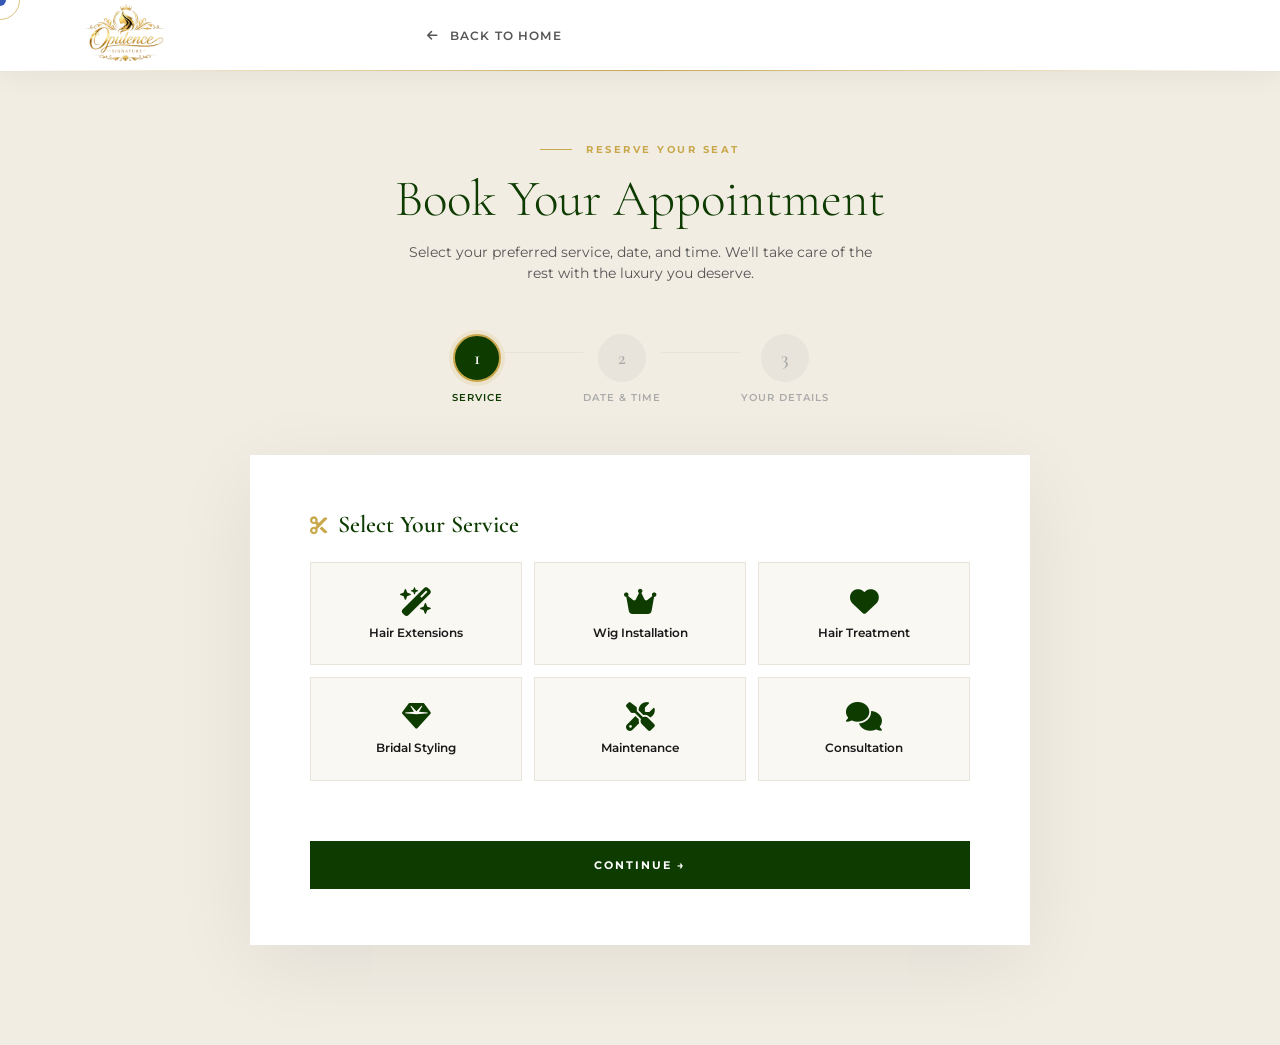
==== commit a86808db: "update" ====
--- a/booknow.html
+++ b/booknow.html
@@ -3,7 +3,7 @@
   <head>
     <meta charset="UTF-8" />
     <meta name="viewport" content="width=device-width, initial-scale=1.0" />
-    <title>Book Appointment — Opulence Signature</title>
+    <title>Book Appointment - Opulence Signature</title>
     <link
       href="https://cdn.jsdelivr.net/npm/bootstrap@5.3.3/dist/css/bootstrap.min.css"
       rel="stylesheet"
@@ -13,6 +13,7 @@
       href="https://cdnjs.cloudflare.com/ajax/libs/font-awesome/6.5.1/css/all.min.css"
     />
     <link rel="stylesheet" href="style.css" />
+    <link rel="icon" href="images/signature.png" />
   </head>
   <body class="booking-body">
     <!-- Custom Cursor -->
@@ -22,8 +23,10 @@
     <!-- Header -->
     <header class="booking-header">
       <div class="container">
-        <div class="d-flex justify-content-between align-items-center">
-          <a href="index.html" class="logo">OPULENCE</a>
+        <div class="booking-wrap">
+          <a href="index.html" class="logo">
+            <img src="images/signature.png" alt="" class="signature" />
+          </a>
           <a href="index.html" class="back-link">
             <i class="fa-solid fa-arrow-left"></i> Back to Home
           </a>
@@ -235,15 +238,15 @@
                 </h4>
                 <div class="summary-item">
                   <span>Service</span>
-                  <span id="summaryService">—</span>
+                  <span id="summaryService">-</span>
                 </div>
                 <div class="summary-item">
                   <span>Date</span>
-                  <span id="summaryDate">—</span>
+                  <span id="summaryDate">-</span>
                 </div>
                 <div class="summary-item">
                   <span>Time</span>
-                  <span id="summaryTime">—</span>
+                  <span id="summaryTime">-</span>
                 </div>
               </div>
 
--- a/style.css
+++ b/style.css
@@ -297,16 +297,11 @@
   height: 66px;
 }
 
-.navbar-brand {
-  font-family: var(--font-display);
-  font-size: 1.8rem;
-  font-weight: 600;
-  color: var(--forest);
-  letter-spacing: 0.15em;
-  position: relative;
-}
-
-.navbar-brand::after {
+.navbar-brand img {
+  width: 20%;
+}
+
+/* .navbar-brand::after {
   content: "";
   position: absolute;
   bottom: -3px;
@@ -318,7 +313,7 @@
 }
 .navbar-brand:hover::after {
   width: 100%;
-}
+} */
 
 .nav-link {
   font-family: var(--font-body);
@@ -373,7 +368,7 @@
 
 /* ===================== HERO SECTION ===================== */
 .hero-section {
-  min-height: calc(100vh - 120px);
+  height: calc(120vh - 120px);
   background: var(--cream);
   display: grid;
   grid-template-columns: 1fr 1fr;
@@ -576,7 +571,6 @@
 
 .hero-image-panel img {
   width: 100%;
-  height: 100%;
   object-fit: cover;
   transition: transform 0.6s var(--ease-out-expo);
 }
@@ -1355,21 +1349,14 @@
 }
 
 .footer-grid {
-  display: grid;
-  grid-template-columns: 1.5fr 1fr 1fr 1.2fr;
+  display: flex;
   gap: 48px;
   padding-bottom: 60px;
   border-bottom: 1px solid rgba(255, 255, 255, 0.08);
 }
 
-.footer-logo {
-  font-family: var(--font-display);
-  font-size: 2rem;
-  font-weight: 600;
-  color: var(--white);
-  letter-spacing: 0.1em;
-  display: block;
-  margin-bottom: 16px;
+.footer-logo img {
+  width: 50%;
 }
 
 .footer-description {
@@ -1487,12 +1474,13 @@
   border-bottom: 1px solid var(--light-gray);
 }
 
-.logo {
-  font-family: var(--font-display);
-  font-size: 1.8rem;
-  font-weight: 600;
-  color: var(--forest);
-  letter-spacing: 0.12em;
+.logo img {
+  width: 25%;
+}
+.booking-wrap {
+  display: flex;
+  justify-content: space-between;
+  width: 100%;
 }
 
 .back-link {
@@ -1503,8 +1491,9 @@
   color: var(--mid-gray);
   display: flex;
   align-items: center;
-  gap: 8px;
   transition: color 0.3s;
+  width: 100%;
+  gap: 10px;
 }
 .back-link:hover {
   color: var(--forest);
@@ -1578,6 +1567,7 @@
   letter-spacing: 0.1em;
   text-transform: uppercase;
   color: #aaa;
+  text-align: center;
 }
 .step.active .step-label {
   color: var(--forest);
@@ -1872,14 +1862,38 @@
 
 /* ===================== RESPONSIVE ===================== */
 @media (max-width: 991px) {
+  .logo img {
+    width: 40%;
+  }
+  .navbar-brand img {
+    width: 22%;
+  }
+  .ioioio {
+    display: flex;
+  }
+  .footer {
+    padding: 0 0 0 0;
+  }
+  .mobilefoot {
+    display: flex;
+    justify-content: space-between;
+    width: 90%;
+    margin-bottom: 20px;
+  }
+  .footlinks {
+    flex-direction: column;
+    align-items: flex-start;
+    margin-top: 20px;
+  }
   .hero-section {
     grid-template-columns: 1fr;
-    min-height: auto;
+    padding: 0 15px;
   }
   .hero-image-panel {
     height: 50vw;
     animation: none;
     opacity: 1;
+    display: none;
   }
   .luxury {
     padding: 60px 0 40px;
@@ -1913,7 +1927,9 @@
     grid-template-columns: 1fr;
   }
   .footer-grid {
-    grid-template-columns: 1fr 1fr;
+    flex-direction: column;
+    gap: 20px;
+    padding-bottom: 20px;
   }
   .booking-card {
     padding: 36px 28px;
@@ -1927,6 +1943,29 @@
 }
 
 @media (max-width: 600px) {
+  .logo img {
+    width: 40%;
+  }
+  .navbar-brand img {
+    width: 22%;
+  }
+  .ioioio {
+    display: flex;
+  }
+  .footer {
+    padding: 0 0 0 0;
+  }
+  .mobilefoot {
+    display: flex;
+    justify-content: space-between;
+    width: 90%;
+    margin-bottom: 20px;
+  }
+  .footlinks {
+    flex-direction: column;
+    align-items: flex-start;
+    margin-top: 20px;
+  }
   .luxury h1 {
     font-size: 2.8rem;
   }
@@ -1941,7 +1980,9 @@
     grid-template-columns: 1fr;
   }
   .footer-grid {
-    grid-template-columns: 1fr;
+    flex-direction: column;
+    gap: 20px;
+    padding-bottom: 20px;
   }
   .service-grid {
     grid-template-columns: 1fr 1fr;
@@ -1973,3 +2014,14 @@
     text-align: center;
   }
 }
+
+.footlinks {
+  display: flex;
+  width: 100%;
+  justify-content: space-between !important;
+  align-items: center;
+}
+
+.footerlinks div {
+  width: 100%;
+}
